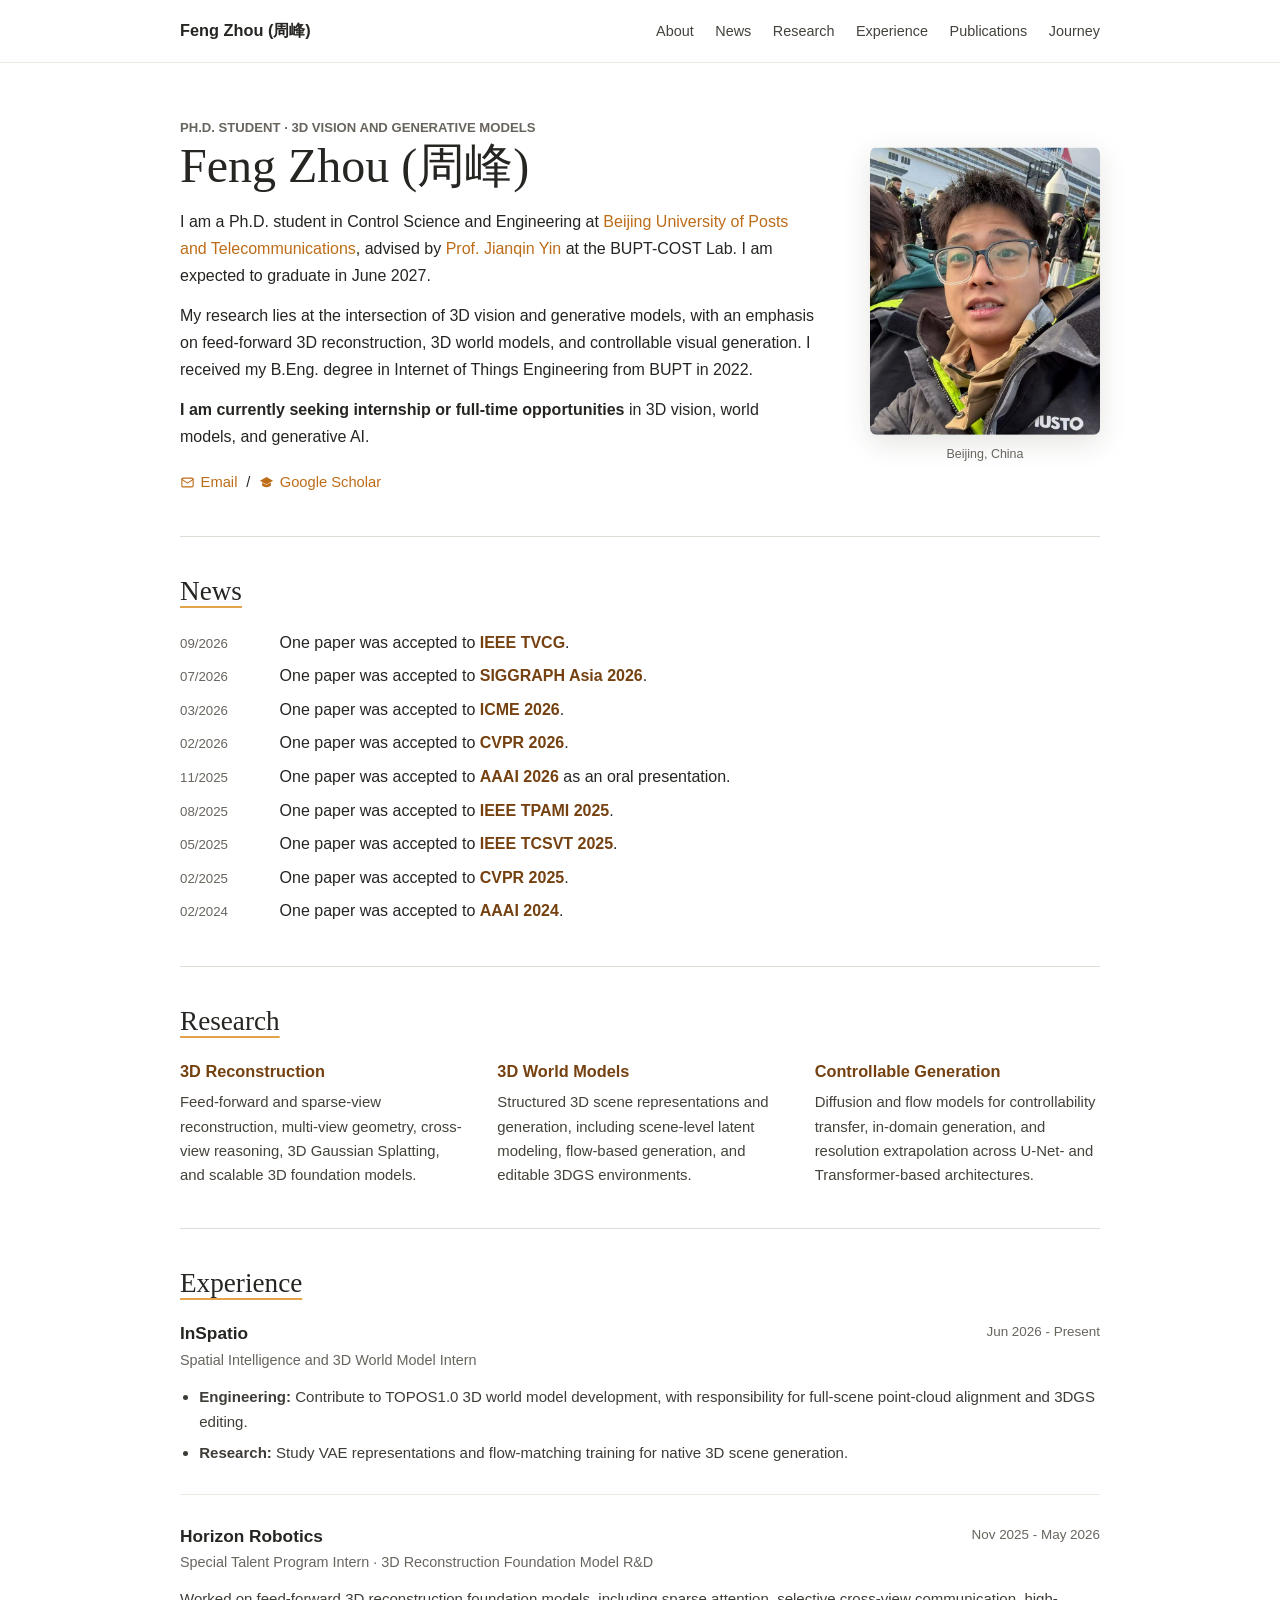
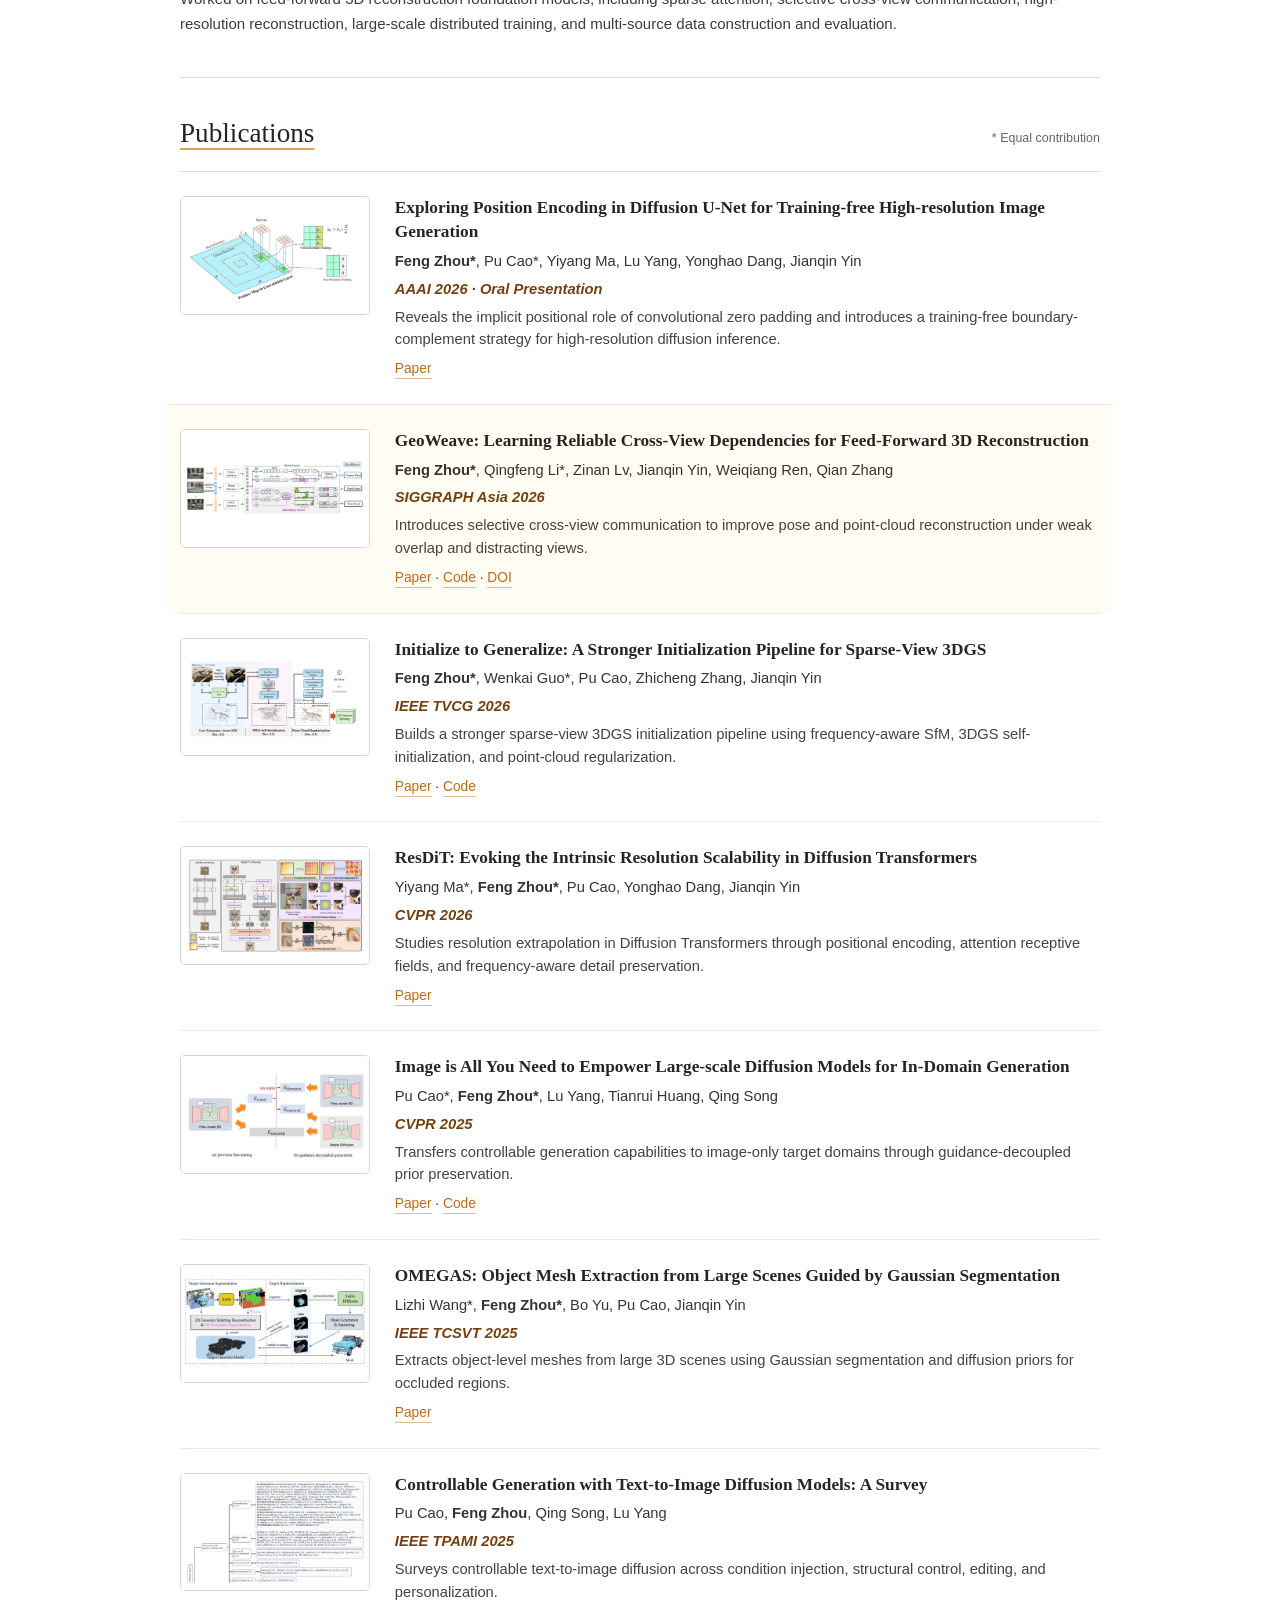
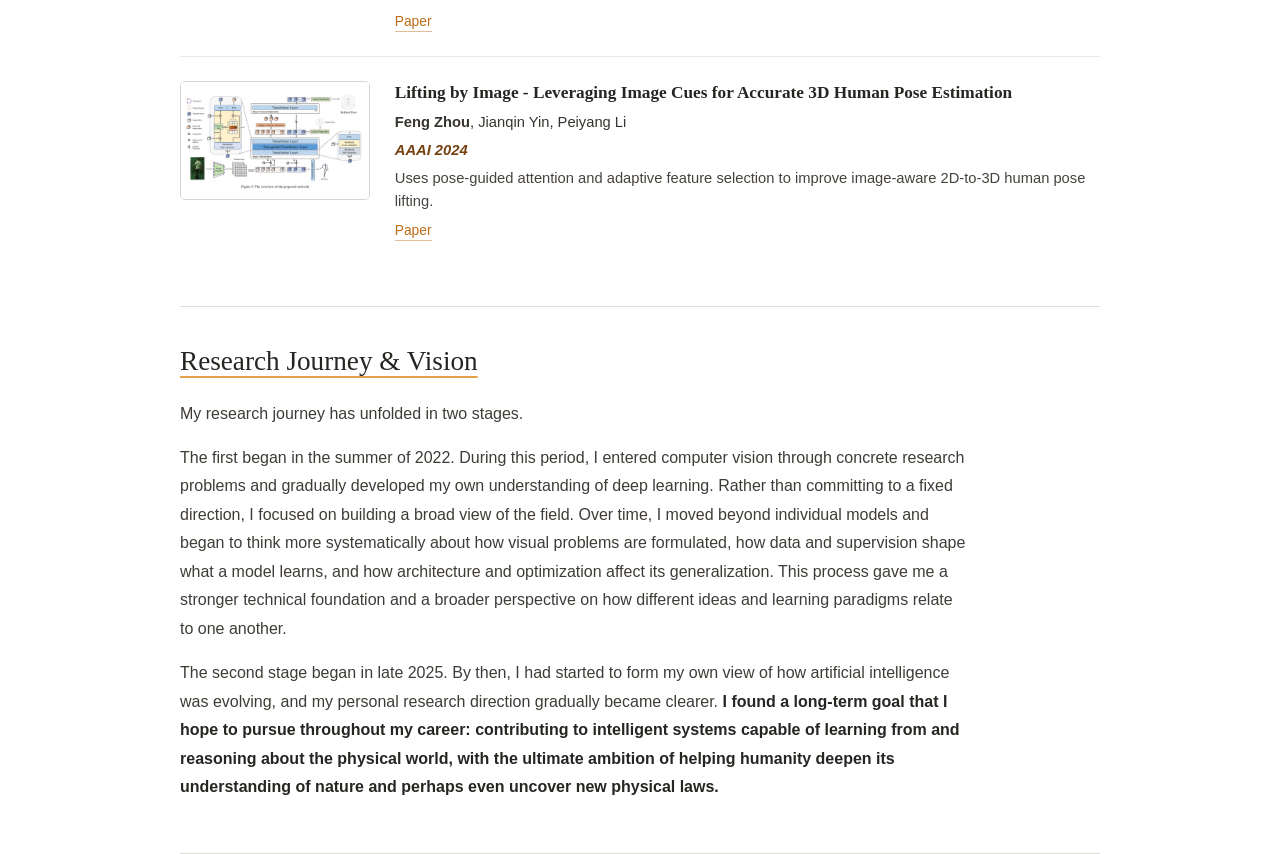
==== index.html @ 5c0b30ad "feat: add publication code links" ====
<!doctype html>
<html lang="en">
  <head>
    <meta charset="utf-8">
    <meta name="viewport" content="width=device-width, initial-scale=1">
    <meta name="author" content="Feng Zhou (周峰)">
    <meta
      name="description"
      content="Feng Zhou (周峰) is a Ph.D. student at Beijing University of Posts and Telecommunications working on 3D reconstruction, 3D world models, and controllable generation."
    >
    <title>Feng Zhou (周峰) | Academic Homepage</title>
    <link rel="icon" href="assets/profile-photo.jpg">
    <link rel="stylesheet" href="stylesheet.css">
  </head>
  <body>
    <a class="skip-link" href="#main-content">Skip to content</a>

    <header class="site-header">
      <div class="site-header-inner">
        <a class="site-name" href="#about">Feng Zhou (周峰)</a>
        <nav class="site-nav" aria-label="Primary navigation">
          <a href="#about">About</a>
          <a href="#news">News</a>
          <a href="#research">Research</a>
          <a href="#experience">Experience</a>
          <a href="#publications">Publications</a>
          <a href="#journey" aria-label="Research Journey and Vision">Journey</a>
        </nav>
      </div>
    </header>

    <main id="main-content" class="page-shell">
      <section id="about" class="profile-section page-section" aria-labelledby="profile-name">
        <div class="profile-copy">
          <p class="profile-kicker">Ph.D. Student · 3D Vision and Generative Models</p>
          <h1 id="profile-name">Feng Zhou (周峰)</h1>
          <p>
            I am a Ph.D. student in Control Science and Engineering at
            <a href="https://www.bupt.edu.cn/" target="_blank" rel="noopener noreferrer">Beijing University of Posts and Telecommunications</a>,
            advised by <a href="https://teacher.bupt.edu.cn/yinjianqin/zh_CN/index.htm" target="_blank" rel="noopener noreferrer">Prof. Jianqin Yin</a>
            at the BUPT-COST Lab. I am expected to graduate in June 2027.
          </p>
          <p>
            My research lies at the intersection of 3D vision and generative models, with an emphasis on
            feed-forward 3D reconstruction, 3D world models, and controllable visual generation. I received
            my B.Eng. degree in Internet of Things Engineering from BUPT in 2022.
          </p>
          <p class="opportunity-note">
            <strong>I am currently seeking internship or full-time opportunities</strong> in 3D vision,
            world models, and generative AI.
          </p>

          <div class="contact-links" aria-label="Contact and academic profiles">
            <a href="mailto:zhoufeng@bupt.edu.cn">
              <svg aria-hidden="true" viewBox="0 0 24 24">
                <rect x="3" y="5" width="18" height="14" rx="2"></rect>
                <path d="m3 7 9 6 9-6"></path>
              </svg>
              Email
            </a>
            <span aria-hidden="true">/</span>
            <a href="https://scholar.google.com/citations?user=1XPQWKIAAAAJ&hl=en" target="_blank" rel="noopener noreferrer">
              <svg aria-hidden="true" viewBox="0 0 24 24">
                <path d="M12 3 1.5 9 12 15 22.5 9 12 3Z"></path>
                <path d="M5 12.1v4.2c0 1.2 3.1 3.2 7 3.2s7-2 7-3.2v-4.2l-7 4-7-4Z"></path>
              </svg>
              Google Scholar
            </a>
          </div>
        </div>

        <figure class="profile-photo-wrap">
          <img class="profile-photo" src="assets/profile-photo.jpg" alt="Feng Zhou outdoors">
          <figcaption>Beijing, China</figcaption>
        </figure>
      </section>

      <section id="news" class="page-section" aria-labelledby="news-title">
        <h2 id="news-title">News</h2>
        <ol class="news-list">
          <li><time datetime="2026-09">09/2026</time><span>One paper was accepted to <strong>IEEE TVCG</strong>.</span></li>
          <li><time datetime="2026-07">07/2026</time><span>One paper was accepted to <strong>SIGGRAPH Asia 2026</strong>.</span></li>
          <li><time datetime="2026-03">03/2026</time><span>One paper was accepted to <strong>ICME 2026</strong>.</span></li>
          <li><time datetime="2026-02">02/2026</time><span>One paper was accepted to <strong>CVPR 2026</strong>.</span></li>
          <li><time datetime="2025-11">11/2025</time><span>One paper was accepted to <strong>AAAI 2026</strong> as an oral presentation.</span></li>
          <li><time datetime="2025-08">08/2025</time><span>One paper was accepted to <strong>IEEE TPAMI 2025</strong>.</span></li>
          <li><time datetime="2025-05">05/2025</time><span>One paper was accepted to <strong>IEEE TCSVT 2025</strong>.</span></li>
          <li><time datetime="2025-02">02/2025</time><span>One paper was accepted to <strong>CVPR 2025</strong>.</span></li>
          <li><time datetime="2024-02">02/2024</time><span>One paper was accepted to <strong>AAAI 2024</strong>.</span></li>
        </ol>
      </section>

      <section id="research" class="page-section" aria-labelledby="research-title">
        <h2 id="research-title">Research</h2>
        <div class="research-list">
          <article>
            <h3>3D Reconstruction</h3>
            <p>Feed-forward and sparse-view reconstruction, multi-view geometry, cross-view reasoning, 3D Gaussian Splatting, and scalable 3D foundation models.</p>
          </article>
          <article>
            <h3>3D World Models</h3>
            <p>Structured 3D scene representations and generation, including scene-level latent modeling, flow-based generation, and editable 3DGS environments.</p>
          </article>
          <article>
            <h3>Controllable Generation</h3>
            <p>Diffusion and flow models for controllability transfer, in-domain generation, and resolution extrapolation across U-Net- and Transformer-based architectures.</p>
          </article>
        </div>
      </section>

      <section id="experience" class="page-section" aria-labelledby="experience-title">
        <h2 id="experience-title">Experience</h2>
        <div class="experience-list">
          <article class="experience-entry">
            <div class="experience-heading">
              <div>
                <h3>InSpatio</h3>
                <p>Spatial Intelligence and 3D World Model Intern</p>
              </div>
              <time datetime="2026-06">Jun 2026 - Present</time>
            </div>
            <ul>
              <li><strong>Engineering:</strong> Contribute to TOPOS1.0 3D world model development, with responsibility for full-scene point-cloud alignment and 3DGS editing.</li>
              <li><strong>Research:</strong> Study VAE representations and flow-matching training for native 3D scene generation.</li>
            </ul>
          </article>

          <article class="experience-entry">
            <div class="experience-heading">
              <div>
                <h3>Horizon Robotics</h3>
                <p>Special Talent Program Intern · 3D Reconstruction Foundation Model R&amp;D</p>
              </div>
              <span class="experience-dates"><time datetime="2025-11">Nov 2025</time> - <time datetime="2026-05">May 2026</time></span>
            </div>
            <p>
              Worked on feed-forward 3D reconstruction foundation models, including sparse attention,
              selective cross-view communication, high-resolution reconstruction, large-scale distributed
              training, and multi-source data construction and evaluation.
            </p>
          </article>
        </div>
      </section>

      <section id="publications" class="page-section" aria-labelledby="publications-title">
        <div class="section-heading-row">
          <h2 id="publications-title">Publications</h2>
          <p>* Equal contribution</p>
        </div>

        <div class="publication-list">
          <article class="publication-entry" data-publication="position-encoding">
            <a class="publication-visual" href="assets/papers/aaai-2026-position-encoding.pdf" aria-label="Open Exploring Position Encoding paper">
              <img src="assets/publications/aaai-2026-position-encoding.png" alt="Progressive Boundary Complement method diagram">
            </a>
            <div class="publication-copy">
              <h3><a href="assets/papers/aaai-2026-position-encoding.pdf">Exploring Position Encoding in Diffusion U-Net for Training-free High-resolution Image Generation</a></h3>
              <p class="authors"><strong>Feng Zhou*</strong>, Pu Cao*, Yiyang Ma, Lu Yang, Yonghao Dang, Jianqin Yin</p>
              <p class="venue">AAAI 2026 · Oral Presentation</p>
              <p>Reveals the implicit positional role of convolutional zero padding and introduces a training-free boundary-complement strategy for high-resolution diffusion inference.</p>
              <p class="publication-links"><a href="assets/papers/aaai-2026-position-encoding.pdf">Paper</a></p>
            </div>
          </article>

          <article class="publication-entry featured-publication" data-publication="geoweave">
            <a class="publication-visual" href="assets/papers/siggraph-asia-2026-geoweave.pdf" aria-label="Open GeoWeave paper">
              <img src="assets/publications/siggraph-asia-2026-geoweave.png" alt="GeoWeave cross-view dependency architecture">
            </a>
            <div class="publication-copy">
              <h3><a href="assets/papers/siggraph-asia-2026-geoweave.pdf">GeoWeave: Learning Reliable Cross-View Dependencies for Feed-Forward 3D Reconstruction</a></h3>
              <p class="authors"><strong>Feng Zhou*</strong>, Qingfeng Li*, Zinan Lv, Jianqin Yin, Weiqiang Ren, Qian Zhang</p>
              <p class="venue">SIGGRAPH Asia 2026</p>
              <p>Introduces selective cross-view communication to improve pose and point-cloud reconstruction under weak overlap and distracting views.</p>
              <p class="publication-links"><a href="assets/papers/siggraph-asia-2026-geoweave.pdf">Paper</a> <span aria-hidden="true">·</span> <a href="https://github.com/zss171999645/GeoWeave">Code</a> <span aria-hidden="true">·</span> <a href="https://doi.org/10.1145/3829340.3842209">DOI</a></p>
            </div>
          </article>

          <article class="publication-entry" data-publication="initialize-to-generalize">
            <a class="publication-visual" href="assets/papers/tvcg-2026-initialize-to-generalize.pdf" aria-label="Open Initialize to Generalize paper">
              <img src="assets/publications/tvcg-2026-initialize-to-generalize.png" alt="Initialize to Generalize sparse-view 3DGS initialization pipeline">
            </a>
            <div class="publication-copy">
              <h3><a href="assets/papers/tvcg-2026-initialize-to-generalize.pdf">Initialize to Generalize: A Stronger Initialization Pipeline for Sparse-View 3DGS</a></h3>
              <p class="authors"><strong>Feng Zhou*</strong>, Wenkai Guo*, Pu Cao, Zhicheng Zhang, Jianqin Yin</p>
              <p class="venue">IEEE TVCG 2026</p>
              <p>Builds a stronger sparse-view 3DGS initialization pipeline using frequency-aware SfM, 3DGS self-initialization, and point-cloud regularization.</p>
              <p class="publication-links"><a href="assets/papers/tvcg-2026-initialize-to-generalize.pdf">Paper</a> <span aria-hidden="true">·</span> <a href="https://github.com/zss171999645/ItG-GS">Code</a></p>
            </div>
          </article>

          <article class="publication-entry" data-publication="resdit">
            <a class="publication-visual" href="assets/papers/cvpr-2026-resdit.pdf" aria-label="Open ResDiT paper">
              <img src="assets/publications/cvpr-2026-resdit.png" alt="ResDiT global and local attention architecture">
            </a>
            <div class="publication-copy">
              <h3><a href="assets/papers/cvpr-2026-resdit.pdf">ResDiT: Evoking the Intrinsic Resolution Scalability in Diffusion Transformers</a></h3>
              <p class="authors">Yiyang Ma*, <strong>Feng Zhou*</strong>, Pu Cao, Yonghao Dang, Jianqin Yin</p>
              <p class="venue">CVPR 2026</p>
              <p>Studies resolution extrapolation in Diffusion Transformers through positional encoding, attention receptive fields, and frequency-aware detail preservation.</p>
              <p class="publication-links"><a href="assets/papers/cvpr-2026-resdit.pdf">Paper</a></p>
            </div>
          </article>

          <article class="publication-entry" data-publication="image-is-all-you-need">
            <a class="publication-visual" href="assets/papers/cvpr-2025-image-is-all-you-need.pdf" aria-label="Open Image is All You Need paper">
              <img src="assets/publications/cvpr-2025-image-is-all-you-need.png" alt="Conditional Guidance Decoupling method diagram">
            </a>
            <div class="publication-copy">
              <h3><a href="assets/papers/cvpr-2025-image-is-all-you-need.pdf">Image is All You Need to Empower Large-scale Diffusion Models for In-Domain Generation</a></h3>
              <p class="authors">Pu Cao*, <strong>Feng Zhou*</strong>, Lu Yang, Tianrui Huang, Qing Song</p>
              <p class="venue">CVPR 2025</p>
              <p>Transfers controllable generation capabilities to image-only target domains through guidance-decoupled prior preservation.</p>
              <p class="publication-links"><a href="assets/papers/cvpr-2025-image-is-all-you-need.pdf">Paper</a> <span aria-hidden="true">·</span> <a href="https://github.com/PRIV-Creation/In-domain-Generation-Diffusion">Code</a></p>
            </div>
          </article>

          <article class="publication-entry" data-publication="omegas">
            <a class="publication-visual" href="assets/papers/tcsvt-2025-omegas.pdf" aria-label="Open OMEGAS paper">
              <img src="assets/publications/tcsvt-2025-omegas.png" alt="Preview of the OMEGAS paper">
            </a>
            <div class="publication-copy">
              <h3><a href="assets/papers/tcsvt-2025-omegas.pdf">OMEGAS: Object Mesh Extraction from Large Scenes Guided by Gaussian Segmentation</a></h3>
              <p class="authors">Lizhi Wang*, <strong>Feng Zhou*</strong>, Bo Yu, Pu Cao, Jianqin Yin</p>
              <p class="venue">IEEE TCSVT 2025</p>
              <p>Extracts object-level meshes from large 3D scenes using Gaussian segmentation and diffusion priors for occluded regions.</p>
              <p class="publication-links"><a href="assets/papers/tcsvt-2025-omegas.pdf">Paper</a></p>
            </div>
          </article>

          <article class="publication-entry" data-publication="controllable-generation-survey">
            <a class="publication-visual" href="https://arxiv.org/pdf/2403.04279" aria-label="Open Controllable Generation survey paper">
              <img src="assets/publications/tpami-2025-controllable-generation-survey.png" alt="Taxonomy of controllable text-to-image generation">
            </a>
            <div class="publication-copy">
              <h3><a href="https://arxiv.org/pdf/2403.04279">Controllable Generation with Text-to-Image Diffusion Models: A Survey</a></h3>
              <p class="authors">Pu Cao, <strong>Feng Zhou</strong>, Qing Song, Lu Yang</p>
              <p class="venue">IEEE TPAMI 2025</p>
              <p>Surveys controllable text-to-image diffusion across condition injection, structural control, editing, and personalization.</p>
              <p class="publication-links"><a href="https://arxiv.org/pdf/2403.04279">Paper</a></p>
            </div>
          </article>

          <article class="publication-entry" data-publication="lifting-by-image">
            <a class="publication-visual" href="assets/papers/aaai-2024-lifting-by-image.pdf" aria-label="Open Lifting by Image paper">
              <img src="assets/publications/aaai-2024-lifting-by-image.png" alt="Preview of the Lifting by Image paper">
            </a>
            <div class="publication-copy">
              <h3><a href="assets/papers/aaai-2024-lifting-by-image.pdf">Lifting by Image - Leveraging Image Cues for Accurate 3D Human Pose Estimation</a></h3>
              <p class="authors"><strong>Feng Zhou</strong>, Jianqin Yin, Peiyang Li</p>
              <p class="venue">AAAI 2024</p>
              <p>Uses pose-guided attention and adaptive feature selection to improve image-aware 2D-to-3D human pose lifting.</p>
              <p class="publication-links"><a href="assets/papers/aaai-2024-lifting-by-image.pdf">Paper</a></p>
            </div>
          </article>
        </div>
      </section>

      <section id="journey" class="journey-section page-section" aria-labelledby="journey-title">
        <h2 id="journey-title">Research Journey &amp; Vision</h2>
        <div class="journey-copy">
          <p>My research journey has unfolded in two stages.</p>
          <p>
            The first began in the summer of 2022. During this period, I entered computer vision through
            concrete research problems and gradually developed my own understanding of deep learning. Rather
            than committing to a fixed direction, I focused on building a broad view of the field. Over time,
            I moved beyond individual models and began to think more systematically about how visual problems
            are formulated, how data and supervision shape what a model learns, and how architecture and
            optimization affect its generalization. This process gave me a stronger technical foundation and a
            broader perspective on how different ideas and learning paradigms relate to one another.
          </p>
          <p>
            The second stage began in late 2025. By then, I had started to form my own view of how artificial
            intelligence was evolving, and my personal research direction gradually became clearer.
            <strong>I found a long-term goal that I hope to pursue throughout my career: contributing to
            intelligent systems capable of learning from and reasoning about the physical world, with the
            ultimate ambition of helping humanity deepen its understanding of nature and perhaps even uncover
            new physical laws.</strong>
          </p>
        </div>
      </section>
    </main>

  </body>
</html>
---- stylesheet.css ----
:root {
  --page: #ffffff;
  --text: #262522;
  --muted: #68645e;
  --line: #dfdcd6;
  --line-soft: #ece9e3;
  --accent: #bd6c18;
  --accent-dark: #754111;
  --accent-soft: #fff8eb;
  --featured: #fffdf3;
  --max-width: 920px;
}

* {
  box-sizing: border-box;
}

html {
  scroll-behavior: smooth;
}

body {
  margin: 0;
  background: var(--page);
  color: var(--text);
  font-family: Lato, "Avenir Next", Avenir, Helvetica, Arial, sans-serif;
  font-size: 16px;
  line-height: 1.68;
}

img {
  display: block;
  max-width: 100%;
}

a {
  color: var(--accent);
  text-decoration: none;
  text-underline-offset: 0.18em;
}

a:hover,
a:focus-visible {
  color: var(--accent-dark);
  text-decoration: underline;
}

a:focus-visible {
  outline: 2px solid var(--accent);
  outline-offset: 3px;
}

p,
ul,
ol,
figure {
  margin-top: 0;
}

.skip-link {
  position: absolute;
  top: 0;
  left: 1rem;
  z-index: 100;
  padding: 0.55rem 0.8rem;
  background: var(--text);
  color: white;
  transform: translateY(-120%);
}

.skip-link:focus {
  transform: translateY(0);
}

.site-header {
  position: sticky;
  top: 0;
  z-index: 20;
  border-bottom: 1px solid var(--line-soft);
  background: rgba(255, 255, 255, 0.96);
  backdrop-filter: blur(12px);
}

.site-header-inner {
  display: flex;
  align-items: center;
  justify-content: space-between;
  width: min(calc(100% - 40px), var(--max-width));
  min-height: 62px;
  margin: 0 auto;
  gap: 2rem;
}

.site-name {
  color: var(--text);
  font-size: 1.02rem;
  font-weight: 700;
  white-space: nowrap;
}

.site-name:hover,
.site-name:focus-visible {
  color: var(--accent-dark);
}

.site-nav {
  display: flex;
  align-items: center;
  justify-content: flex-end;
  gap: 1.35rem;
  font-size: 0.9rem;
}

.site-nav a {
  color: #45423d;
}

.site-nav a:hover,
.site-nav a:focus-visible {
  color: var(--accent-dark);
}

.page-shell {
  width: min(calc(100% - 40px), var(--max-width));
  margin: 0 auto;
}

.page-section {
  scroll-margin-top: 84px;
  padding: 2.4rem 0 2.55rem;
  border-bottom: 1px solid var(--line);
}

.profile-section {
  display: grid;
  grid-template-columns: minmax(0, 1fr) 230px;
  align-items: center;
  gap: 3.25rem;
  padding-top: 3.35rem;
}

.profile-kicker {
  margin-bottom: 0.15rem;
  color: var(--muted);
  font-size: 0.82rem;
  font-weight: 700;
  text-transform: uppercase;
}

h1,
h2,
h3 {
  letter-spacing: 0;
}

h1 {
  margin: 0 0 1.1rem;
  font-family: Georgia, "Times New Roman", serif;
  font-size: clamp(2.15rem, 5vw, 3rem);
  font-weight: 500;
  line-height: 1.05;
}

h2 {
  display: inline-block;
  margin: 0 0 1.35rem;
  font-family: Georgia, "Times New Roman", serif;
  font-size: 1.7rem;
  font-weight: 500;
  line-height: 1.2;
  text-decoration: underline;
  text-decoration-color: #e3a34a;
  text-decoration-thickness: 2px;
  text-underline-offset: 0.22em;
}

h3 {
  margin: 0;
  font-size: 1.02rem;
  line-height: 1.45;
}

.profile-copy > p:not(.profile-kicker) {
  margin-bottom: 0.85rem;
}

.profile-photo-wrap {
  margin: 0;
}

.profile-photo {
  width: 230px;
  aspect-ratio: 4 / 5;
  border-radius: 7px;
  object-fit: cover;
  object-position: 51% 42%;
  box-shadow: 0 8px 28px rgba(57, 45, 30, 0.13);
}

.profile-photo-wrap figcaption {
  margin-top: 0.55rem;
  color: var(--muted);
  font-size: 0.78rem;
  text-align: center;
}

.contact-links {
  display: flex;
  align-items: center;
  flex-wrap: wrap;
  gap: 0.55rem;
  margin-top: 1.2rem;
  font-size: 0.92rem;
}

.contact-links a {
  display: inline-flex;
  align-items: center;
  gap: 0.35rem;
}

.contact-links svg {
  width: 15px;
  height: 15px;
  fill: none;
  stroke: currentColor;
  stroke-width: 1.8;
  stroke-linecap: round;
  stroke-linejoin: round;
}

.contact-links a:last-of-type svg,
.contact-links a:nth-of-type(2) svg {
  fill: currentColor;
  stroke: none;
}

.news-list {
  display: grid;
  gap: 0.42rem;
  margin: 0;
  padding: 0;
  list-style: none;
}

.news-list li {
  display: grid;
  grid-template-columns: 86px minmax(0, 1fr);
  align-items: baseline;
  gap: 0.85rem;
}

.news-list time {
  display: inline-block;
  color: var(--muted);
  font-variant-numeric: tabular-nums;
  font-size: 0.83rem;
}

.news-list strong {
  color: var(--accent-dark);
  font-weight: 700;
}

.research-list {
  display: grid;
  grid-template-columns: repeat(3, minmax(0, 1fr));
  gap: 2rem;
}

.research-list article {
  min-width: 0;
}

.research-list h3 {
  margin-bottom: 0.45rem;
  color: var(--accent-dark);
}

.research-list p {
  margin: 0;
  color: #45413b;
  font-size: 0.93rem;
  line-height: 1.62;
}

.experience-list {
  display: grid;
  gap: 1.8rem;
}

.experience-entry + .experience-entry {
  padding-top: 1.8rem;
  border-top: 1px solid var(--line-soft);
}

.experience-heading {
  display: flex;
  align-items: flex-start;
  justify-content: space-between;
  gap: 1.5rem;
  margin-bottom: 0.7rem;
}

.experience-heading h3 {
  font-size: 1.08rem;
}

.experience-heading p {
  margin: 0.12rem 0 0;
  color: var(--muted);
  font-size: 0.9rem;
}

.experience-heading time,
.experience-dates {
  flex: 0 0 auto;
  color: var(--muted);
  font-size: 0.84rem;
  font-variant-numeric: tabular-nums;
}

.experience-dates time {
  font-size: inherit;
}

.experience-entry > p,
.experience-entry ul {
  margin-bottom: 0;
  color: #3f3c37;
  font-size: 0.94rem;
}

.experience-entry ul {
  padding-left: 1.2rem;
}

.experience-entry li + li {
  margin-top: 0.35rem;
}

.section-heading-row {
  display: flex;
  align-items: baseline;
  justify-content: space-between;
  gap: 1rem;
}

.section-heading-row p {
  margin: 0;
  color: var(--muted);
  font-size: 0.78rem;
}

.publication-list {
  display: grid;
}

.publication-entry {
  display: grid;
  grid-template-columns: 190px minmax(0, 1fr);
  gap: 1.55rem;
  padding: 1.5rem 0;
  border-top: 1px solid var(--line-soft);
}

.publication-entry:first-child {
  border-top-color: var(--line);
}

.featured-publication {
  margin: 0 -0.8rem;
  padding-right: 0.8rem;
  padding-left: 0.8rem;
  background: var(--featured);
}

.publication-visual {
  align-self: start;
  width: 190px;
  aspect-ratio: 16 / 10;
  overflow: hidden;
  border: 1px solid #d9d5ce;
  border-radius: 5px;
  background: #f7f5f1;
}

.publication-visual img {
  width: 100%;
  height: 100%;
  object-fit: cover;
}

.publication-visual:hover img,
.publication-visual:focus-visible img {
  transform: scale(1.015);
}

.publication-copy h3 {
  margin-bottom: 0.35rem;
  font-family: Georgia, "Times New Roman", serif;
  font-size: 1.08rem;
  font-weight: 600;
  line-height: 1.4;
}

.publication-copy h3 a {
  color: var(--text);
}

.publication-copy h3 a:hover,
.publication-copy h3 a:focus-visible {
  color: var(--accent-dark);
}

.publication-copy p {
  margin-bottom: 0.32rem;
  color: #46423d;
  font-size: 0.92rem;
  line-height: 1.55;
}

.publication-copy .authors {
  color: #37342f;
}

.publication-copy .venue {
  color: var(--accent-dark);
  font-style: italic;
  font-weight: 700;
}

.publication-copy .publication-links {
  margin-top: 0.45rem;
  margin-bottom: 0;
  font-size: 0.86rem;
}

.publication-links a {
  display: inline-block;
  border-bottom: 1px solid rgba(189, 108, 24, 0.45);
  line-height: 1.3;
}

.journey-section {
  padding-bottom: 3.2rem;
}

.journey-copy {
  max-width: 790px;
}

.journey-copy p {
  margin-bottom: 0;
  color: #3f3c37;
  line-height: 1.78;
}

.journey-copy p + p {
  margin-top: 1rem;
}

.journey-copy strong {
  color: var(--text);
}

@media (max-width: 760px) {
  body {
    font-size: 15px;
  }

  .site-header-inner {
    align-items: flex-start;
    flex-direction: column;
    gap: 0.5rem;
    padding: 0.7rem 0;
  }

  .site-nav {
    width: 100%;
    justify-content: flex-start;
    gap: 0.65rem 1rem;
    flex-wrap: wrap;
  }

  .profile-section {
    grid-template-columns: 1fr;
    gap: 1.55rem;
    padding-top: 2.25rem;
  }

  .profile-photo-wrap {
    grid-row: 1;
    width: min(260px, 76vw);
  }

  .profile-photo {
    width: 100%;
  }

  .profile-photo-wrap figcaption {
    text-align: left;
  }

  .research-list {
    grid-template-columns: 1fr;
    gap: 1.15rem;
  }

  .research-list article + article {
    padding-top: 1.15rem;
    border-top: 1px solid var(--line-soft);
  }

  .publication-entry {
    grid-template-columns: 155px minmax(0, 1fr);
    gap: 1rem;
  }

  .publication-visual {
    width: 155px;
  }
}

@media (max-width: 560px) {
  .site-header-inner,
  .page-shell {
    width: min(calc(100% - 28px), var(--max-width));
  }

  .site-nav {
    display: grid;
    grid-template-columns: repeat(3, max-content);
    gap: 0.35rem 1rem;
  }

  .page-section {
    scroll-margin-top: 106px;
    padding: 2rem 0 2.15rem;
  }

  .news-list li {
    grid-template-columns: 72px minmax(0, 1fr);
    gap: 0.55rem;
  }

  .experience-heading {
    flex-direction: column;
    gap: 0.35rem;
  }

  .section-heading-row {
    align-items: flex-start;
    flex-direction: column;
    gap: 0;
  }

  .section-heading-row h2 {
    margin-bottom: 0.8rem;
  }

  .publication-entry {
    grid-template-columns: 1fr;
    gap: 1rem;
    padding: 1.4rem 0 1.55rem;
  }

  .featured-publication {
    margin-right: -0.45rem;
    margin-left: -0.45rem;
    padding-right: 0.45rem;
    padding-left: 0.45rem;
  }

  .publication-visual {
    width: min(100%, 360px);
  }

}

@media (prefers-reduced-motion: reduce) {
  html {
    scroll-behavior: auto;
  }
}
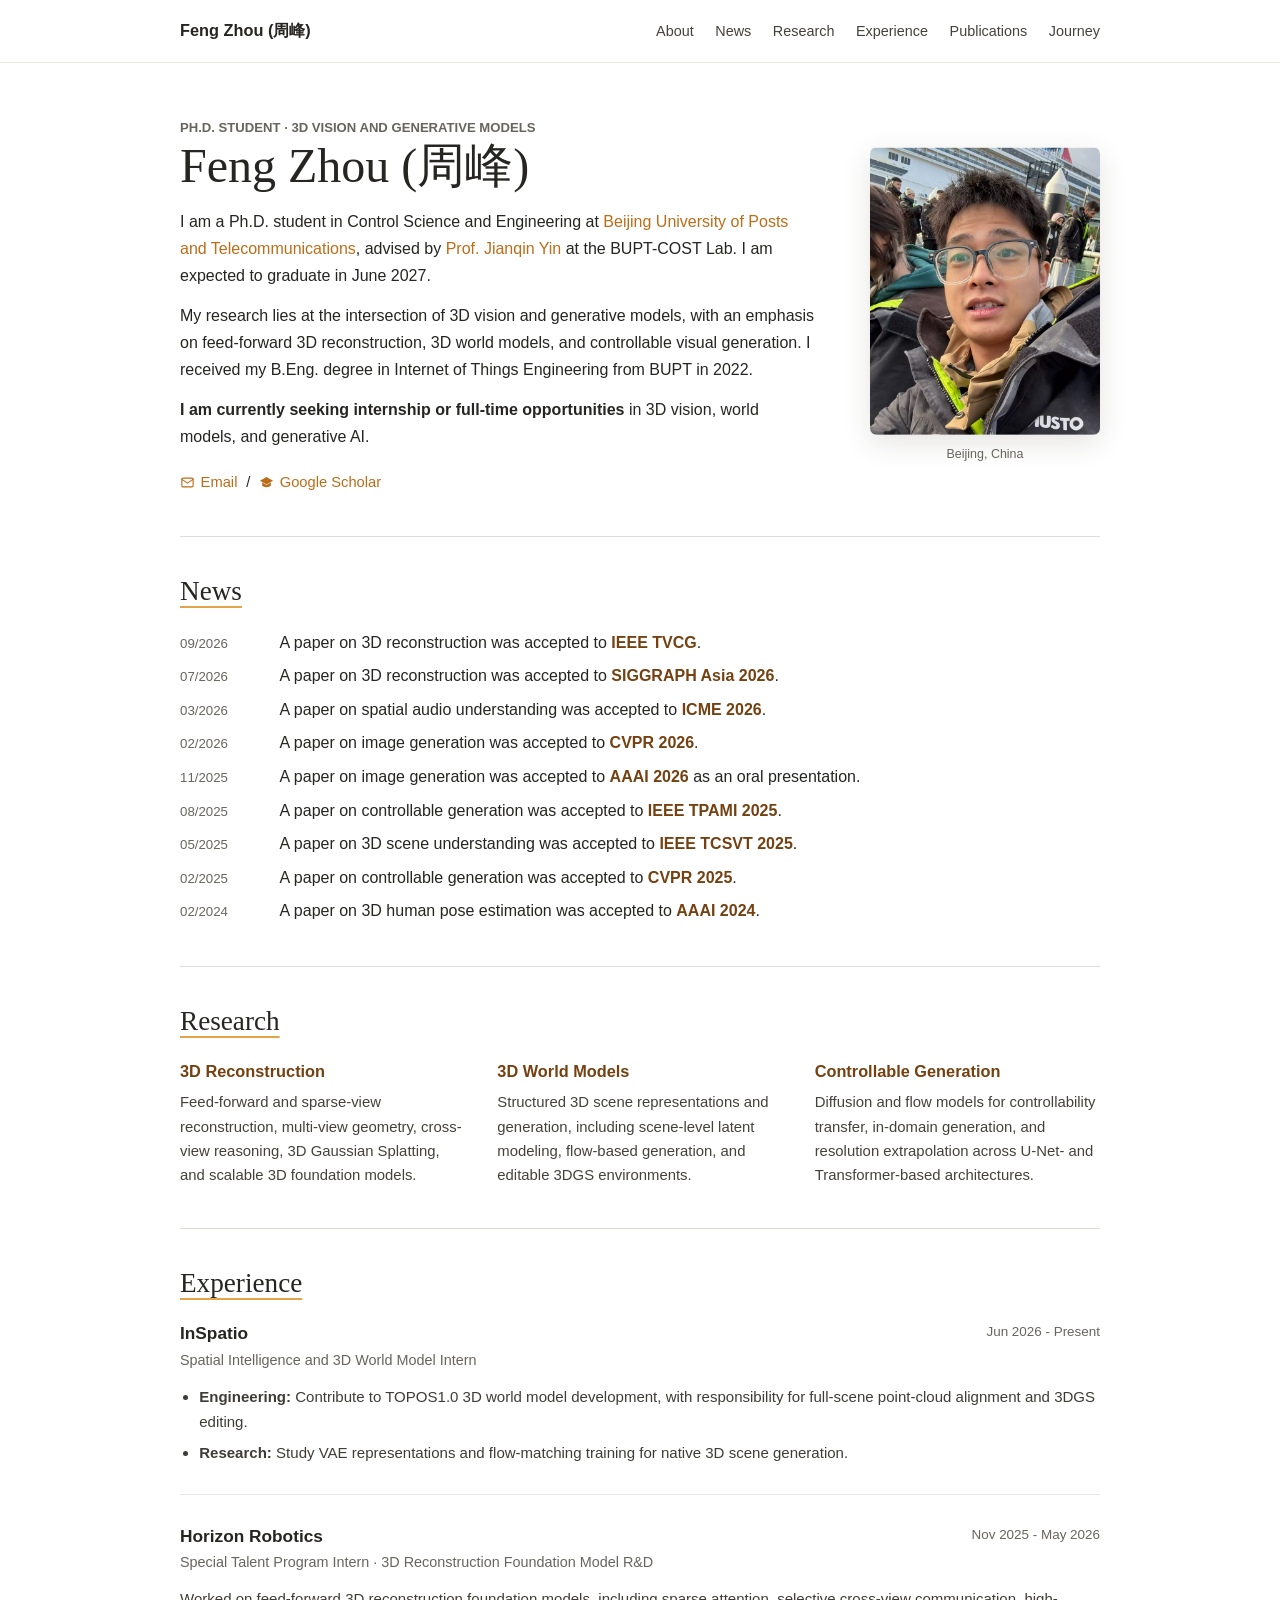
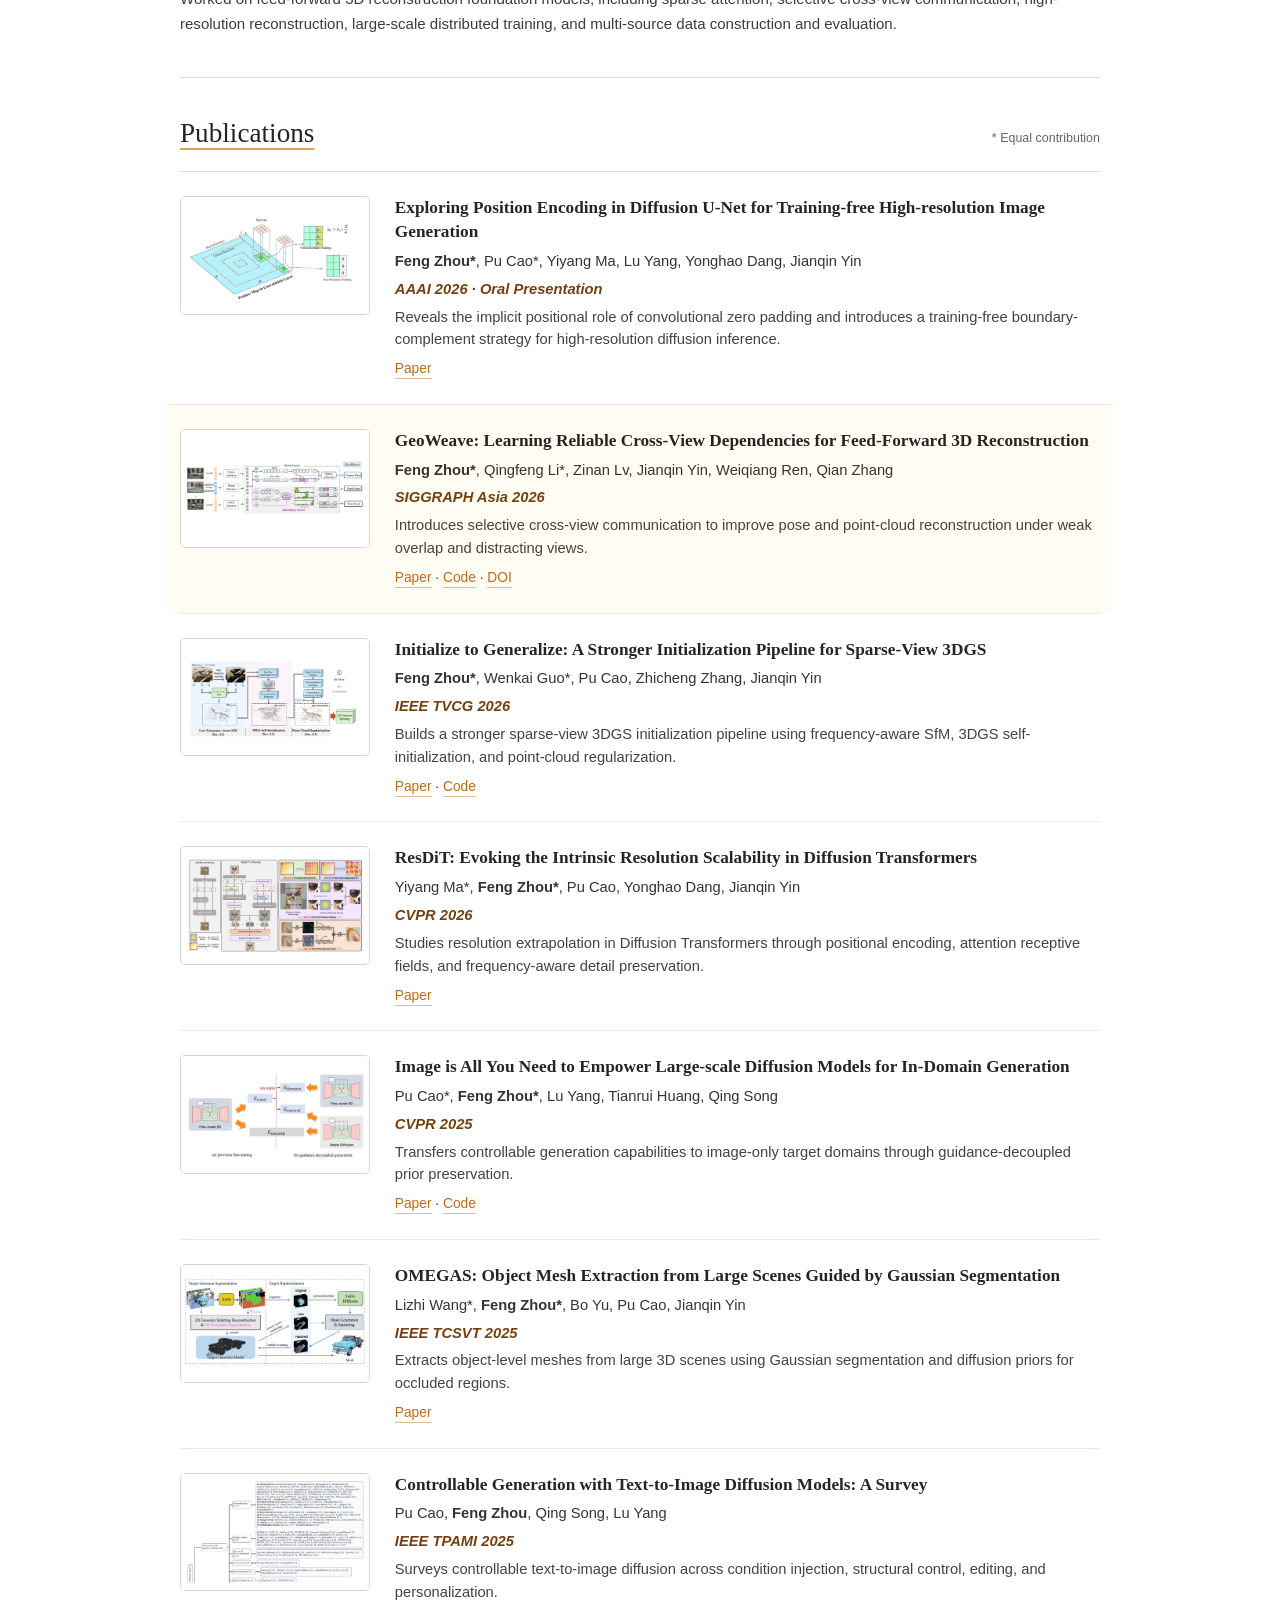
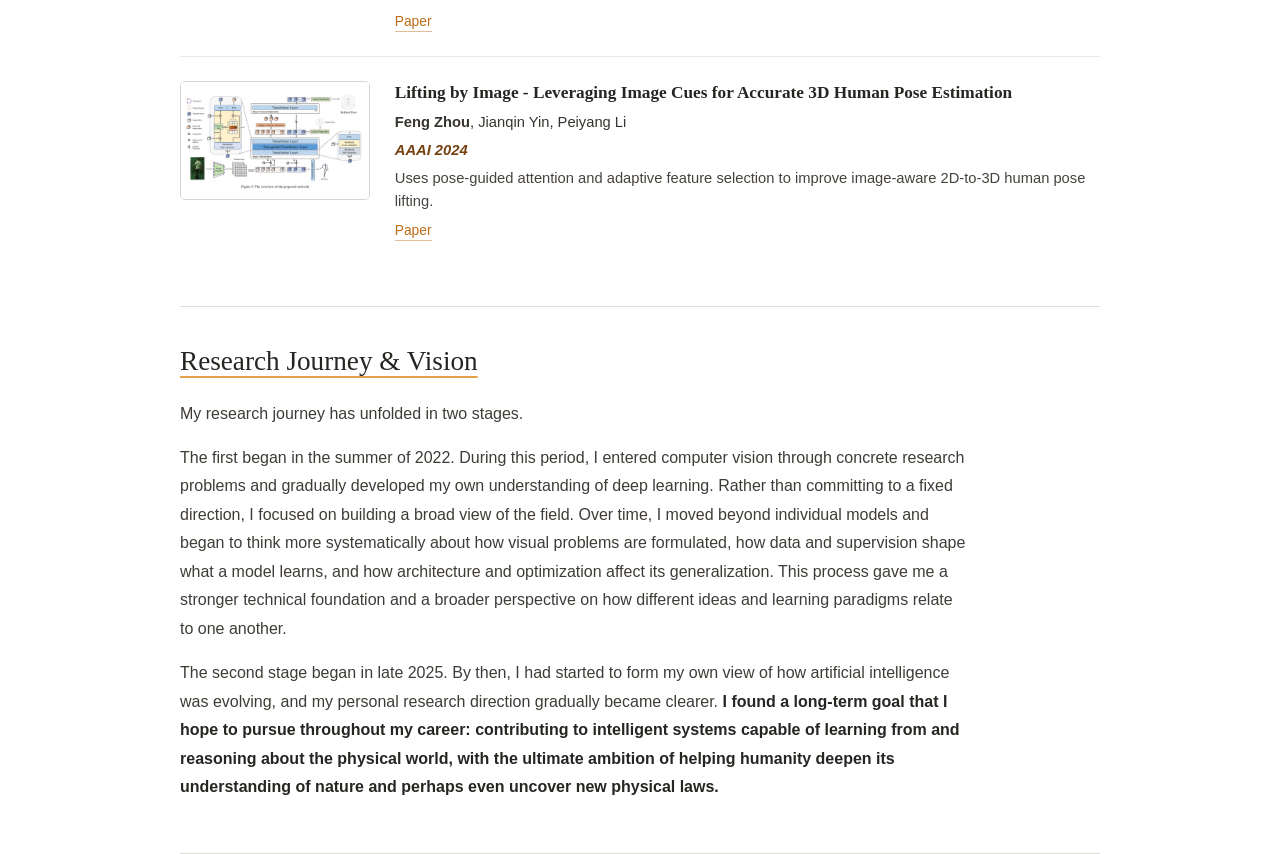
==== commit 3b96dc8d: "feat: add research areas to news" ====
--- a/index.html
+++ b/index.html
@@ -78,15 +78,15 @@
       <section id="news" class="page-section" aria-labelledby="news-title">
         <h2 id="news-title">News</h2>
         <ol class="news-list">
-          <li><time datetime="2026-09">09/2026</time><span>One paper was accepted to <strong>IEEE TVCG</strong>.</span></li>
-          <li><time datetime="2026-07">07/2026</time><span>One paper was accepted to <strong>SIGGRAPH Asia 2026</strong>.</span></li>
-          <li><time datetime="2026-03">03/2026</time><span>One paper was accepted to <strong>ICME 2026</strong>.</span></li>
-          <li><time datetime="2026-02">02/2026</time><span>One paper was accepted to <strong>CVPR 2026</strong>.</span></li>
-          <li><time datetime="2025-11">11/2025</time><span>One paper was accepted to <strong>AAAI 2026</strong> as an oral presentation.</span></li>
-          <li><time datetime="2025-08">08/2025</time><span>One paper was accepted to <strong>IEEE TPAMI 2025</strong>.</span></li>
-          <li><time datetime="2025-05">05/2025</time><span>One paper was accepted to <strong>IEEE TCSVT 2025</strong>.</span></li>
-          <li><time datetime="2025-02">02/2025</time><span>One paper was accepted to <strong>CVPR 2025</strong>.</span></li>
-          <li><time datetime="2024-02">02/2024</time><span>One paper was accepted to <strong>AAAI 2024</strong>.</span></li>
+          <li><time datetime="2026-09">09/2026</time><span>A paper on 3D reconstruction was accepted to <strong>IEEE TVCG</strong>.</span></li>
+          <li><time datetime="2026-07">07/2026</time><span>A paper on 3D reconstruction was accepted to <strong>SIGGRAPH Asia 2026</strong>.</span></li>
+          <li><time datetime="2026-03">03/2026</time><span>A paper on spatial audio understanding was accepted to <strong>ICME 2026</strong>.</span></li>
+          <li><time datetime="2026-02">02/2026</time><span>A paper on image generation was accepted to <strong>CVPR 2026</strong>.</span></li>
+          <li><time datetime="2025-11">11/2025</time><span>A paper on image generation was accepted to <strong>AAAI 2026</strong> as an oral presentation.</span></li>
+          <li><time datetime="2025-08">08/2025</time><span>A paper on controllable generation was accepted to <strong>IEEE TPAMI 2025</strong>.</span></li>
+          <li><time datetime="2025-05">05/2025</time><span>A paper on 3D scene understanding was accepted to <strong>IEEE TCSVT 2025</strong>.</span></li>
+          <li><time datetime="2025-02">02/2025</time><span>A paper on controllable generation was accepted to <strong>CVPR 2025</strong>.</span></li>
+          <li><time datetime="2024-02">02/2024</time><span>A paper on 3D human pose estimation was accepted to <strong>AAAI 2024</strong>.</span></li>
         </ol>
       </section>
 
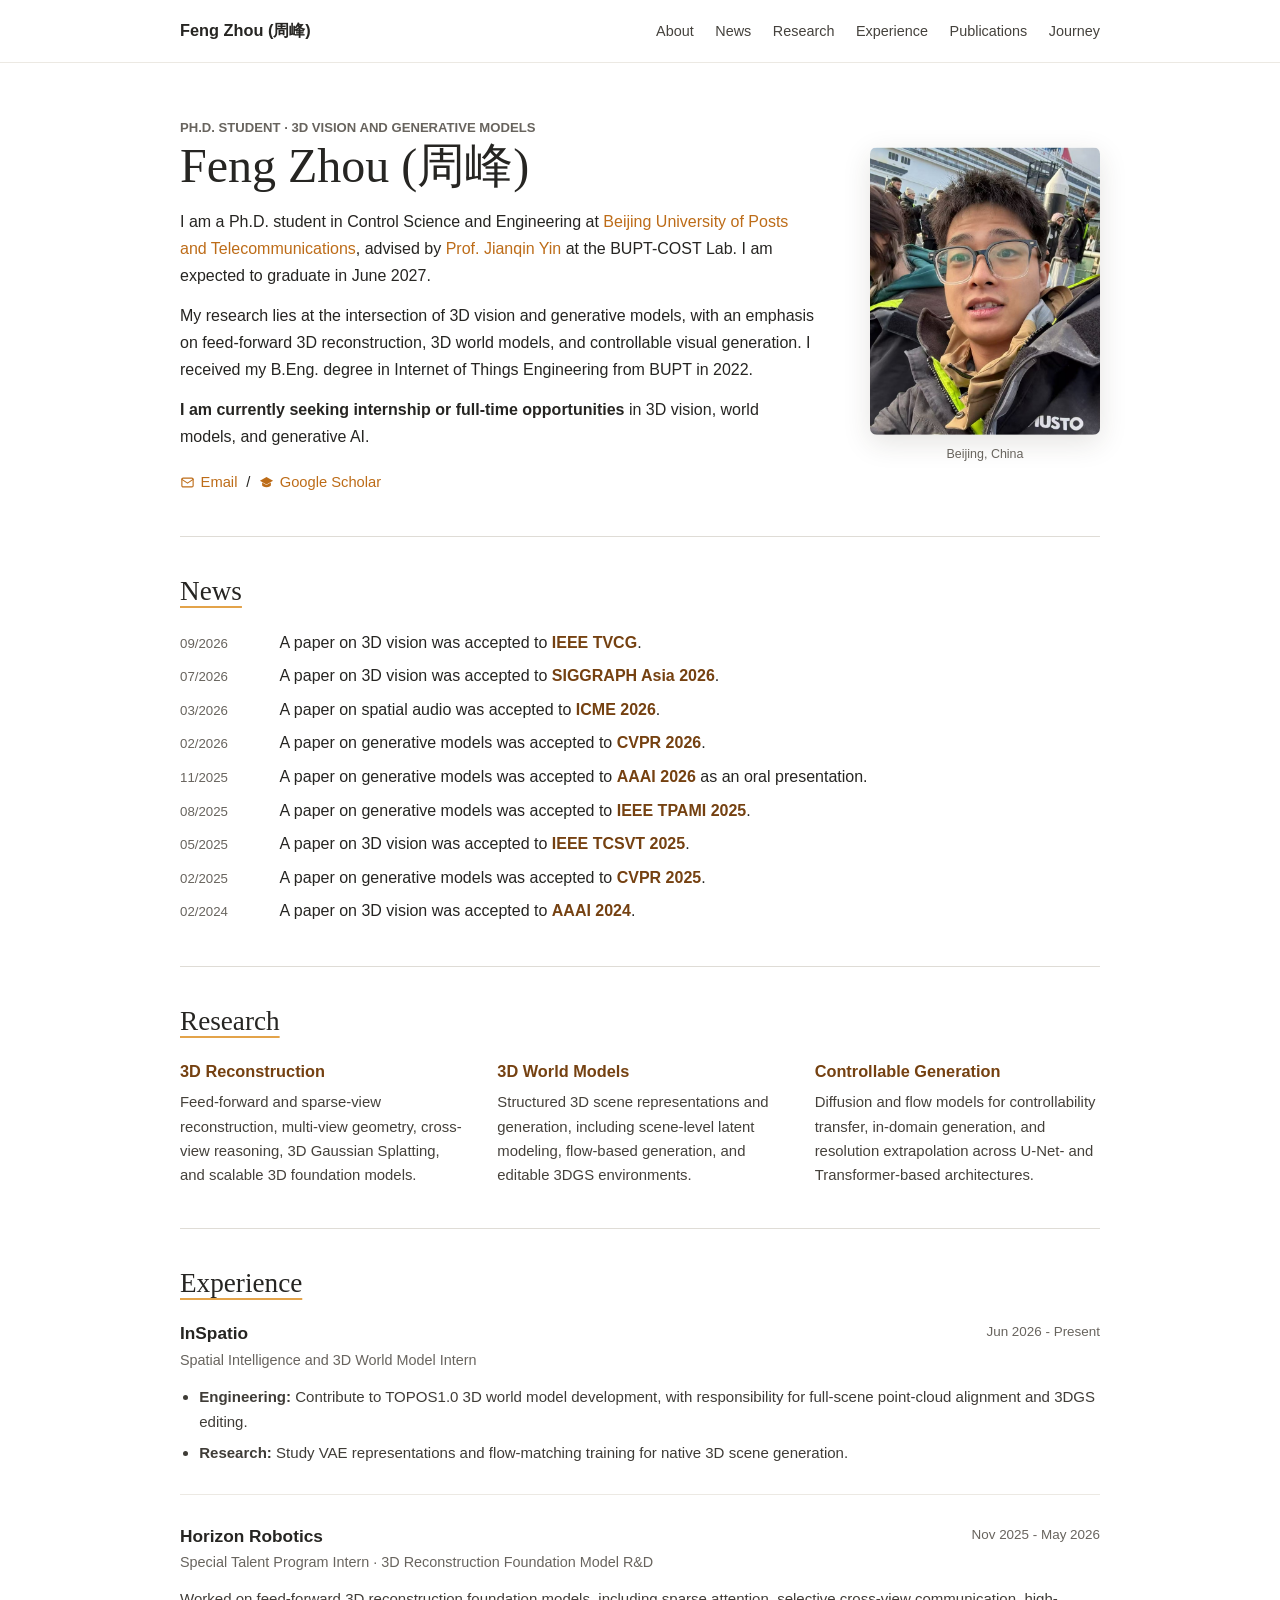
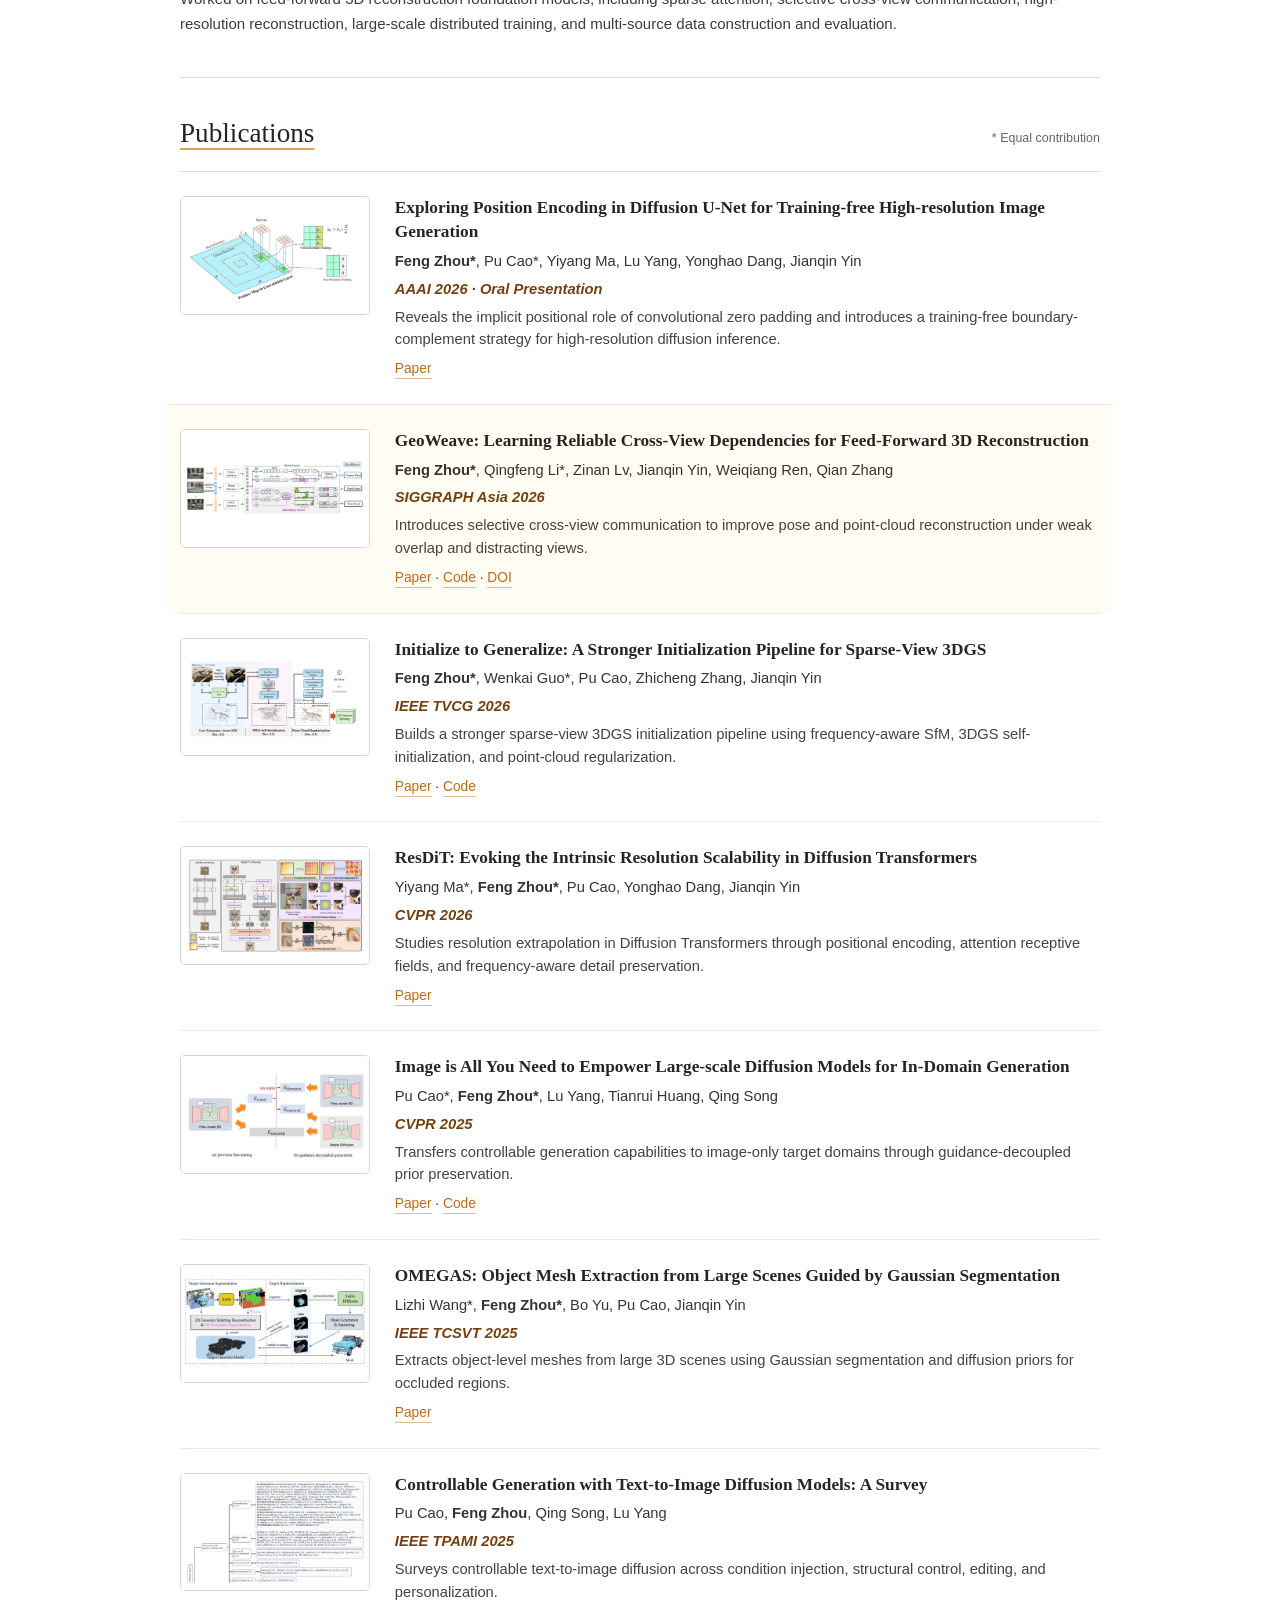
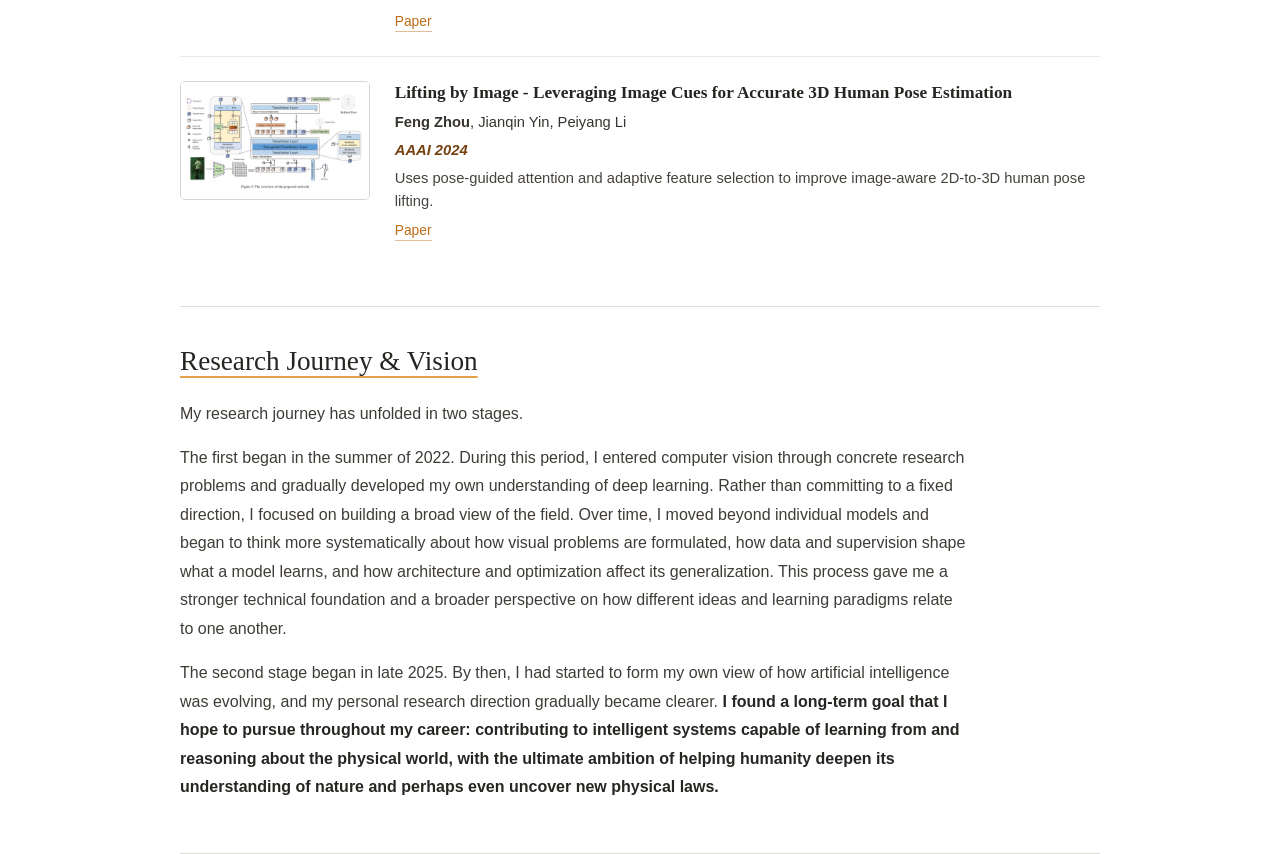
==== commit e8adb104: "refactor: simplify news research areas" ====
--- a/index.html
+++ b/index.html
@@ -78,15 +78,15 @@
       <section id="news" class="page-section" aria-labelledby="news-title">
         <h2 id="news-title">News</h2>
         <ol class="news-list">
-          <li><time datetime="2026-09">09/2026</time><span>A paper on 3D reconstruction was accepted to <strong>IEEE TVCG</strong>.</span></li>
-          <li><time datetime="2026-07">07/2026</time><span>A paper on 3D reconstruction was accepted to <strong>SIGGRAPH Asia 2026</strong>.</span></li>
-          <li><time datetime="2026-03">03/2026</time><span>A paper on spatial audio understanding was accepted to <strong>ICME 2026</strong>.</span></li>
-          <li><time datetime="2026-02">02/2026</time><span>A paper on image generation was accepted to <strong>CVPR 2026</strong>.</span></li>
-          <li><time datetime="2025-11">11/2025</time><span>A paper on image generation was accepted to <strong>AAAI 2026</strong> as an oral presentation.</span></li>
-          <li><time datetime="2025-08">08/2025</time><span>A paper on controllable generation was accepted to <strong>IEEE TPAMI 2025</strong>.</span></li>
-          <li><time datetime="2025-05">05/2025</time><span>A paper on 3D scene understanding was accepted to <strong>IEEE TCSVT 2025</strong>.</span></li>
-          <li><time datetime="2025-02">02/2025</time><span>A paper on controllable generation was accepted to <strong>CVPR 2025</strong>.</span></li>
-          <li><time datetime="2024-02">02/2024</time><span>A paper on 3D human pose estimation was accepted to <strong>AAAI 2024</strong>.</span></li>
+          <li><time datetime="2026-09">09/2026</time><span>A paper on 3D vision was accepted to <strong>IEEE TVCG</strong>.</span></li>
+          <li><time datetime="2026-07">07/2026</time><span>A paper on 3D vision was accepted to <strong>SIGGRAPH Asia 2026</strong>.</span></li>
+          <li><time datetime="2026-03">03/2026</time><span>A paper on spatial audio was accepted to <strong>ICME 2026</strong>.</span></li>
+          <li><time datetime="2026-02">02/2026</time><span>A paper on generative models was accepted to <strong>CVPR 2026</strong>.</span></li>
+          <li><time datetime="2025-11">11/2025</time><span>A paper on generative models was accepted to <strong>AAAI 2026</strong> as an oral presentation.</span></li>
+          <li><time datetime="2025-08">08/2025</time><span>A paper on generative models was accepted to <strong>IEEE TPAMI 2025</strong>.</span></li>
+          <li><time datetime="2025-05">05/2025</time><span>A paper on 3D vision was accepted to <strong>IEEE TCSVT 2025</strong>.</span></li>
+          <li><time datetime="2025-02">02/2025</time><span>A paper on generative models was accepted to <strong>CVPR 2025</strong>.</span></li>
+          <li><time datetime="2024-02">02/2024</time><span>A paper on 3D vision was accepted to <strong>AAAI 2024</strong>.</span></li>
         </ol>
       </section>
 
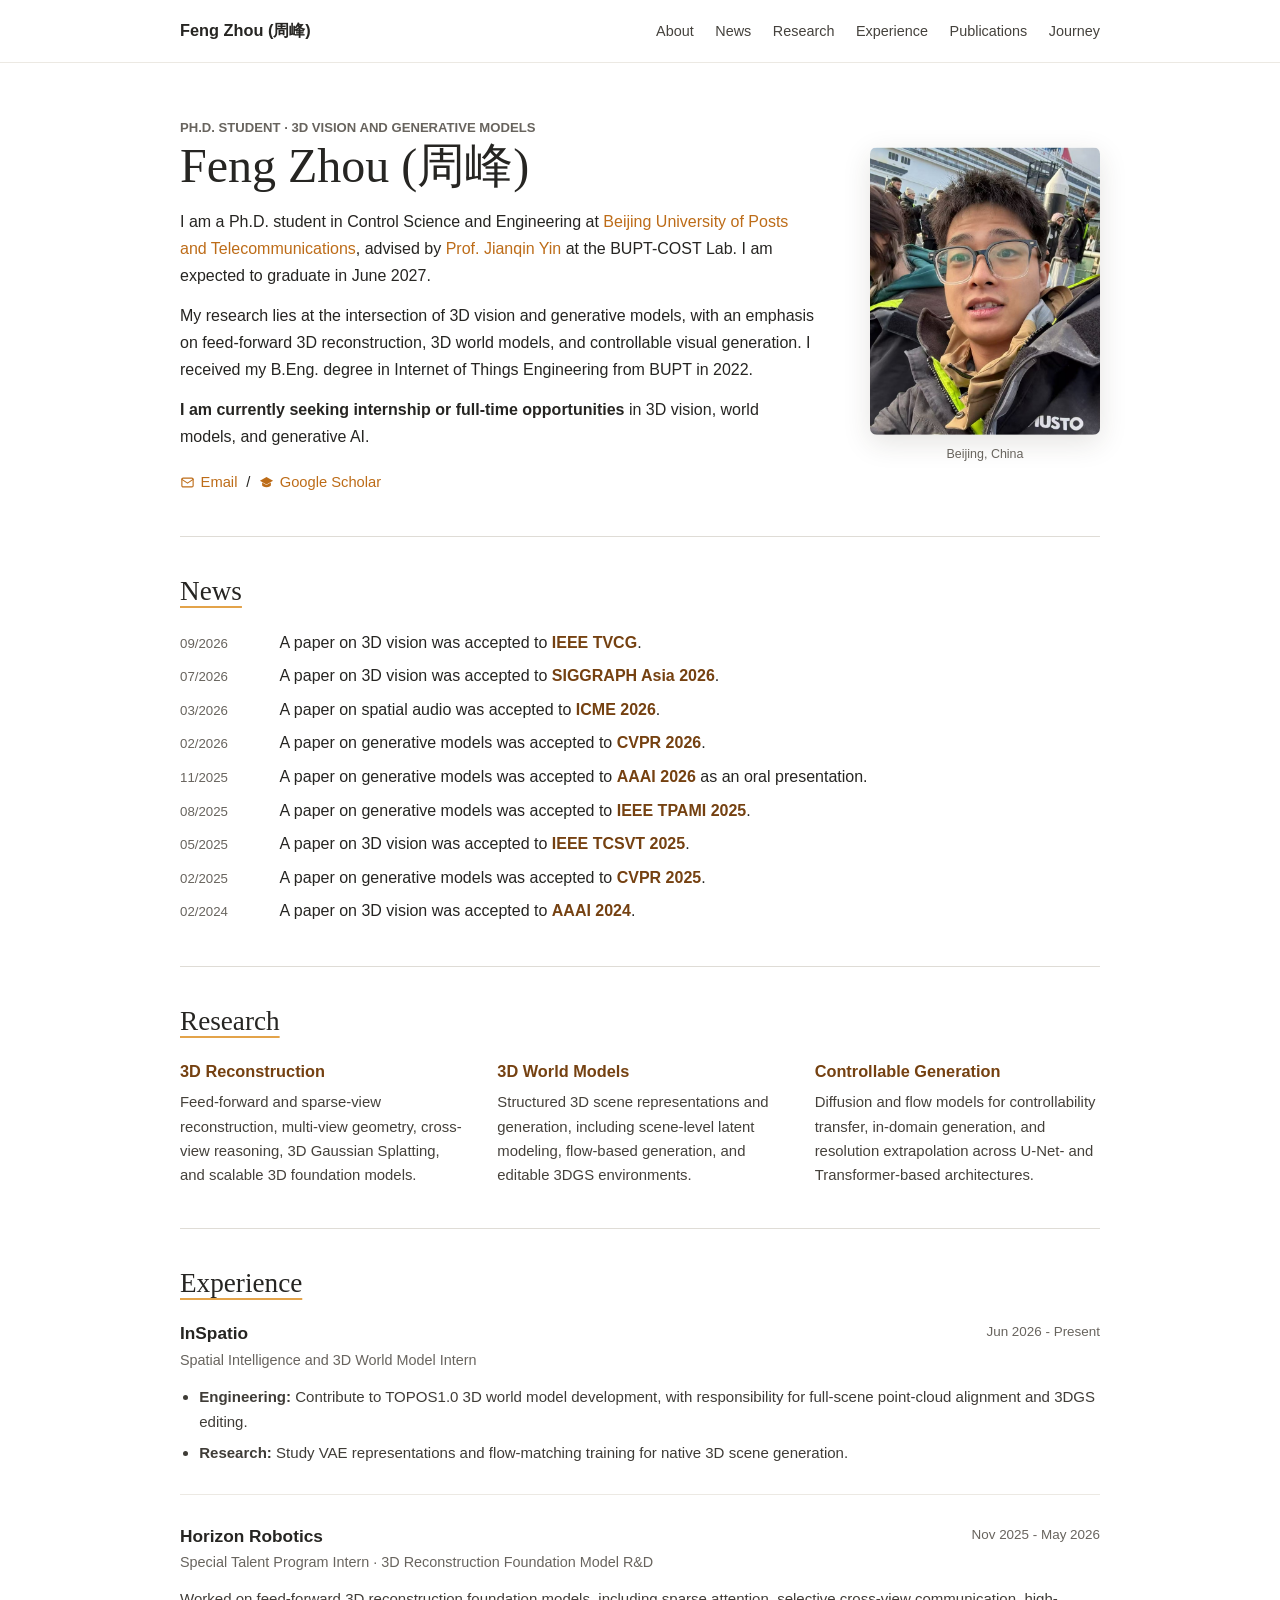
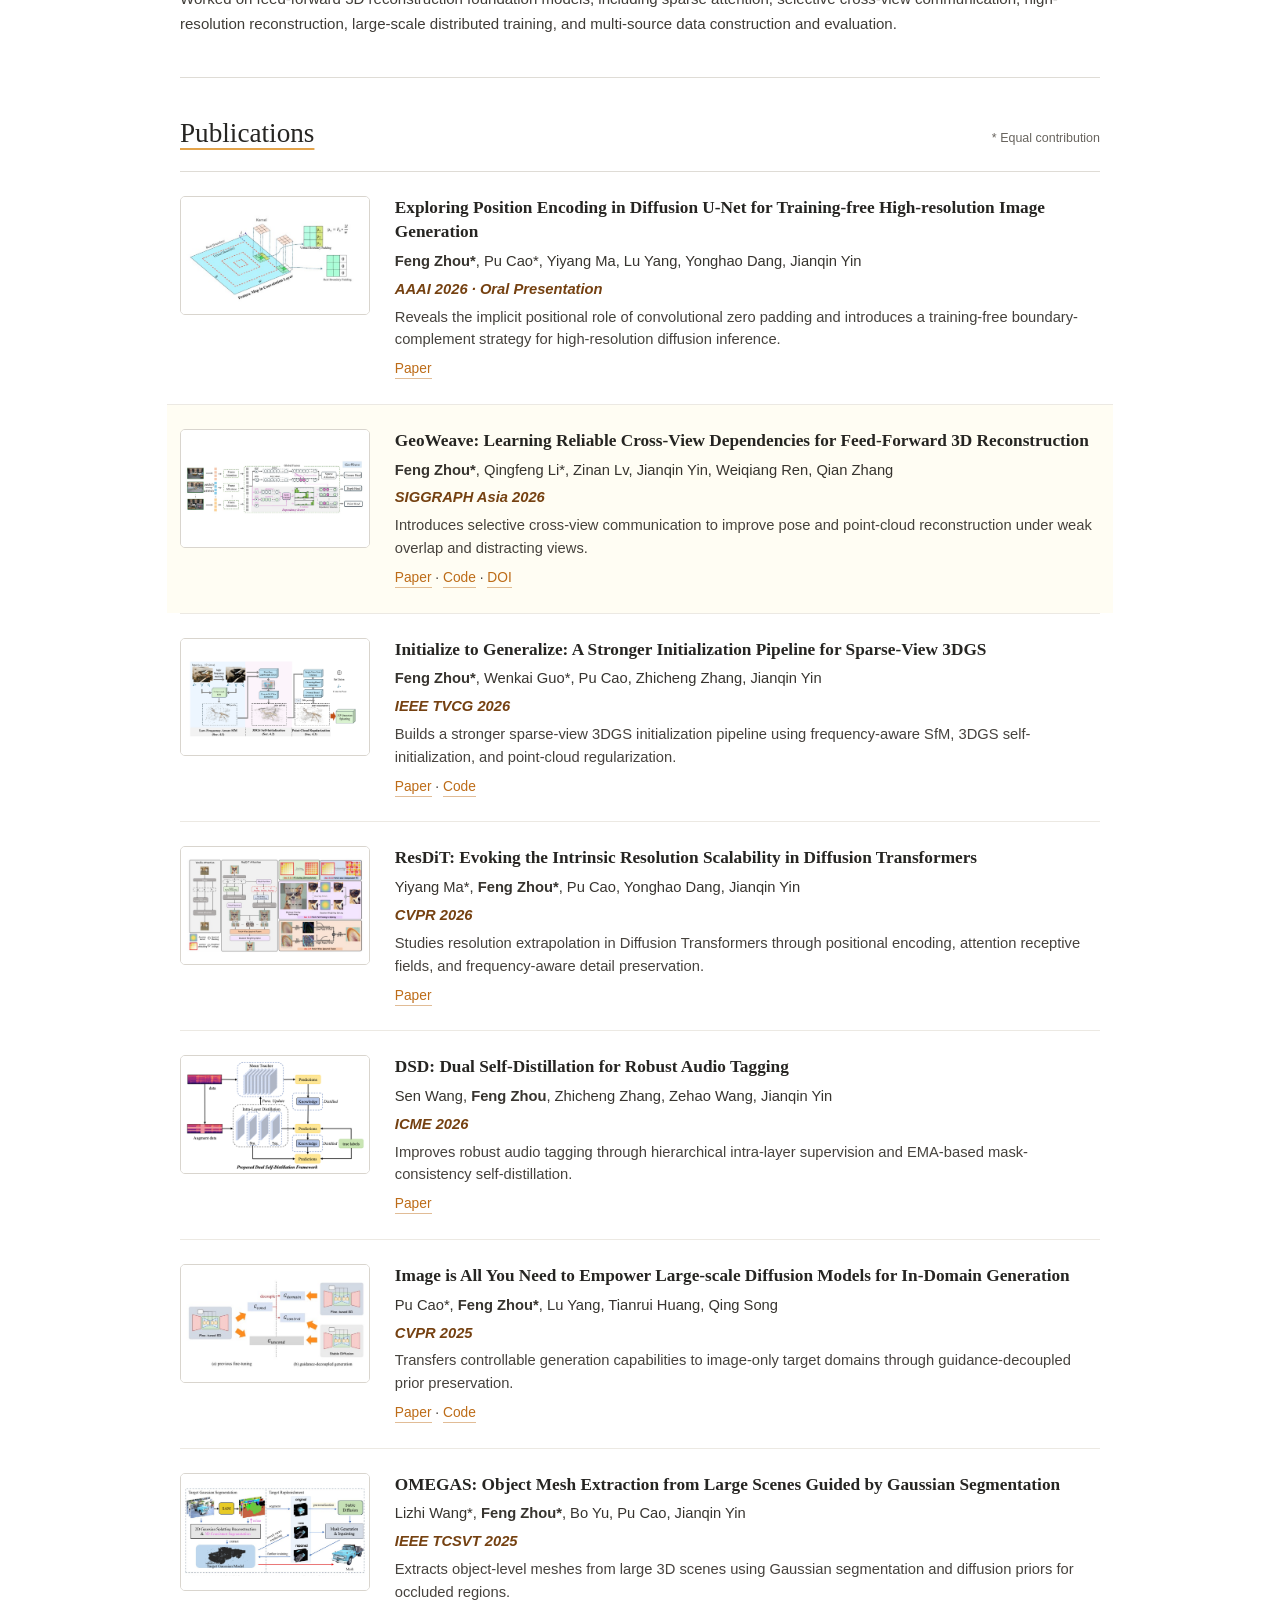
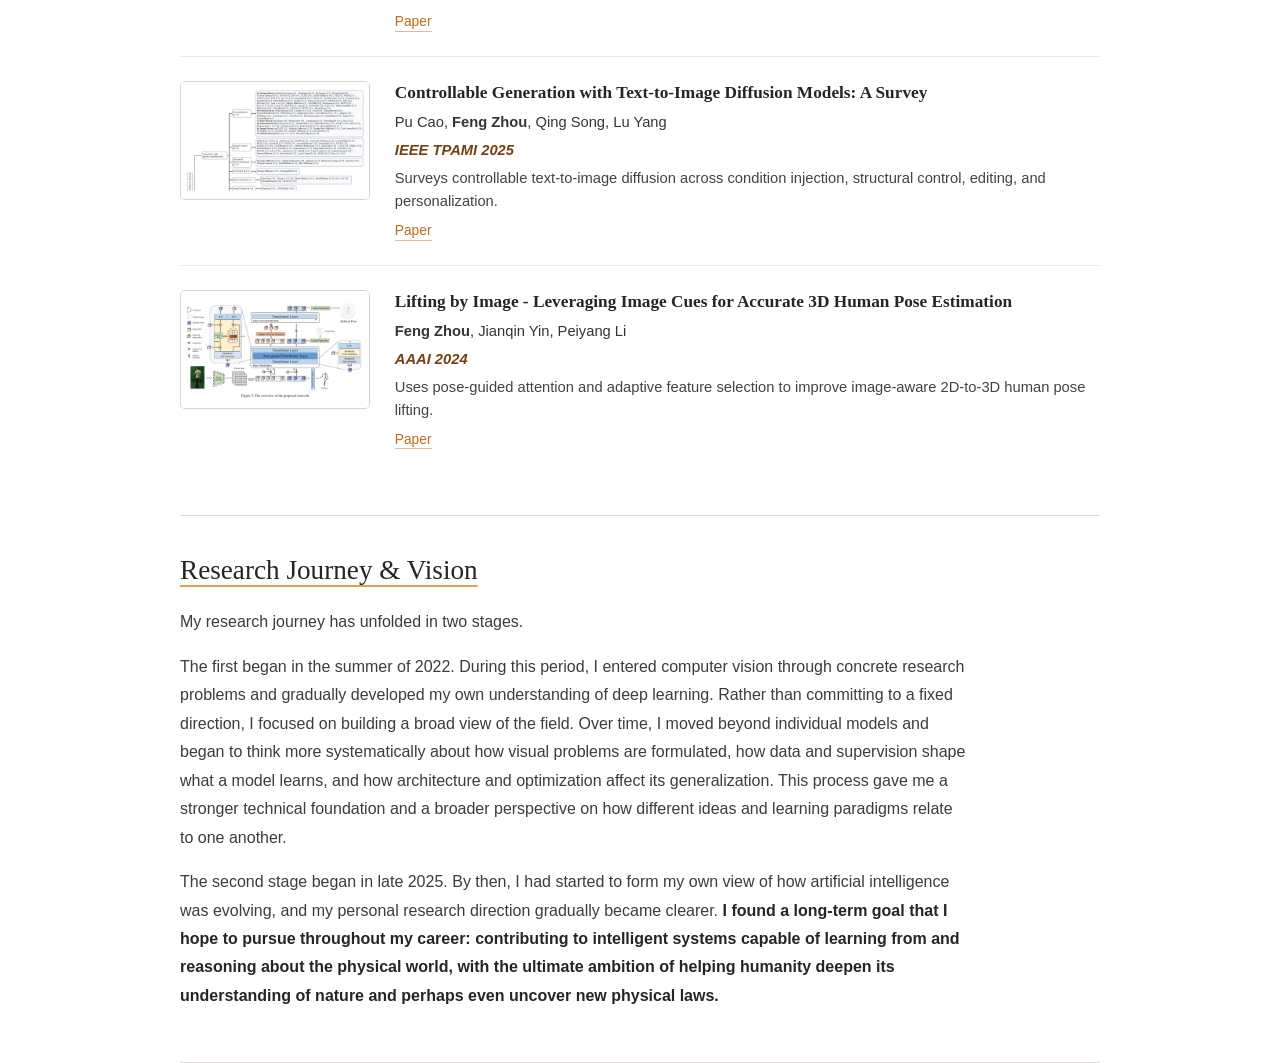
==== commit 75fe9a66: "feat: add ICME audio tagging paper" ====
--- a/index.html
+++ b/index.html
@@ -201,6 +201,19 @@
             </div>
           </article>
 
+          <article class="publication-entry" data-publication="dsd">
+            <a class="publication-visual" href="assets/papers/icme-2026-dsd.pdf" aria-label="Open DSD paper">
+              <img src="assets/publications/icme-2026-dsd.png" alt="Dual Self-Distillation framework for robust audio tagging">
+            </a>
+            <div class="publication-copy">
+              <h3><a href="assets/papers/icme-2026-dsd.pdf">DSD: Dual Self-Distillation for Robust Audio Tagging</a></h3>
+              <p class="authors">Sen Wang, <strong>Feng Zhou</strong>, Zhicheng Zhang, Zehao Wang, Jianqin Yin</p>
+              <p class="venue">ICME 2026</p>
+              <p>Improves robust audio tagging through hierarchical intra-layer supervision and EMA-based mask-consistency self-distillation.</p>
+              <p class="publication-links"><a href="assets/papers/icme-2026-dsd.pdf">Paper</a></p>
+            </div>
+          </article>
+
           <article class="publication-entry" data-publication="image-is-all-you-need">
             <a class="publication-visual" href="assets/papers/cvpr-2025-image-is-all-you-need.pdf" aria-label="Open Image is All You Need paper">
               <img src="assets/publications/cvpr-2025-image-is-all-you-need.png" alt="Conditional Guidance Decoupling method diagram">
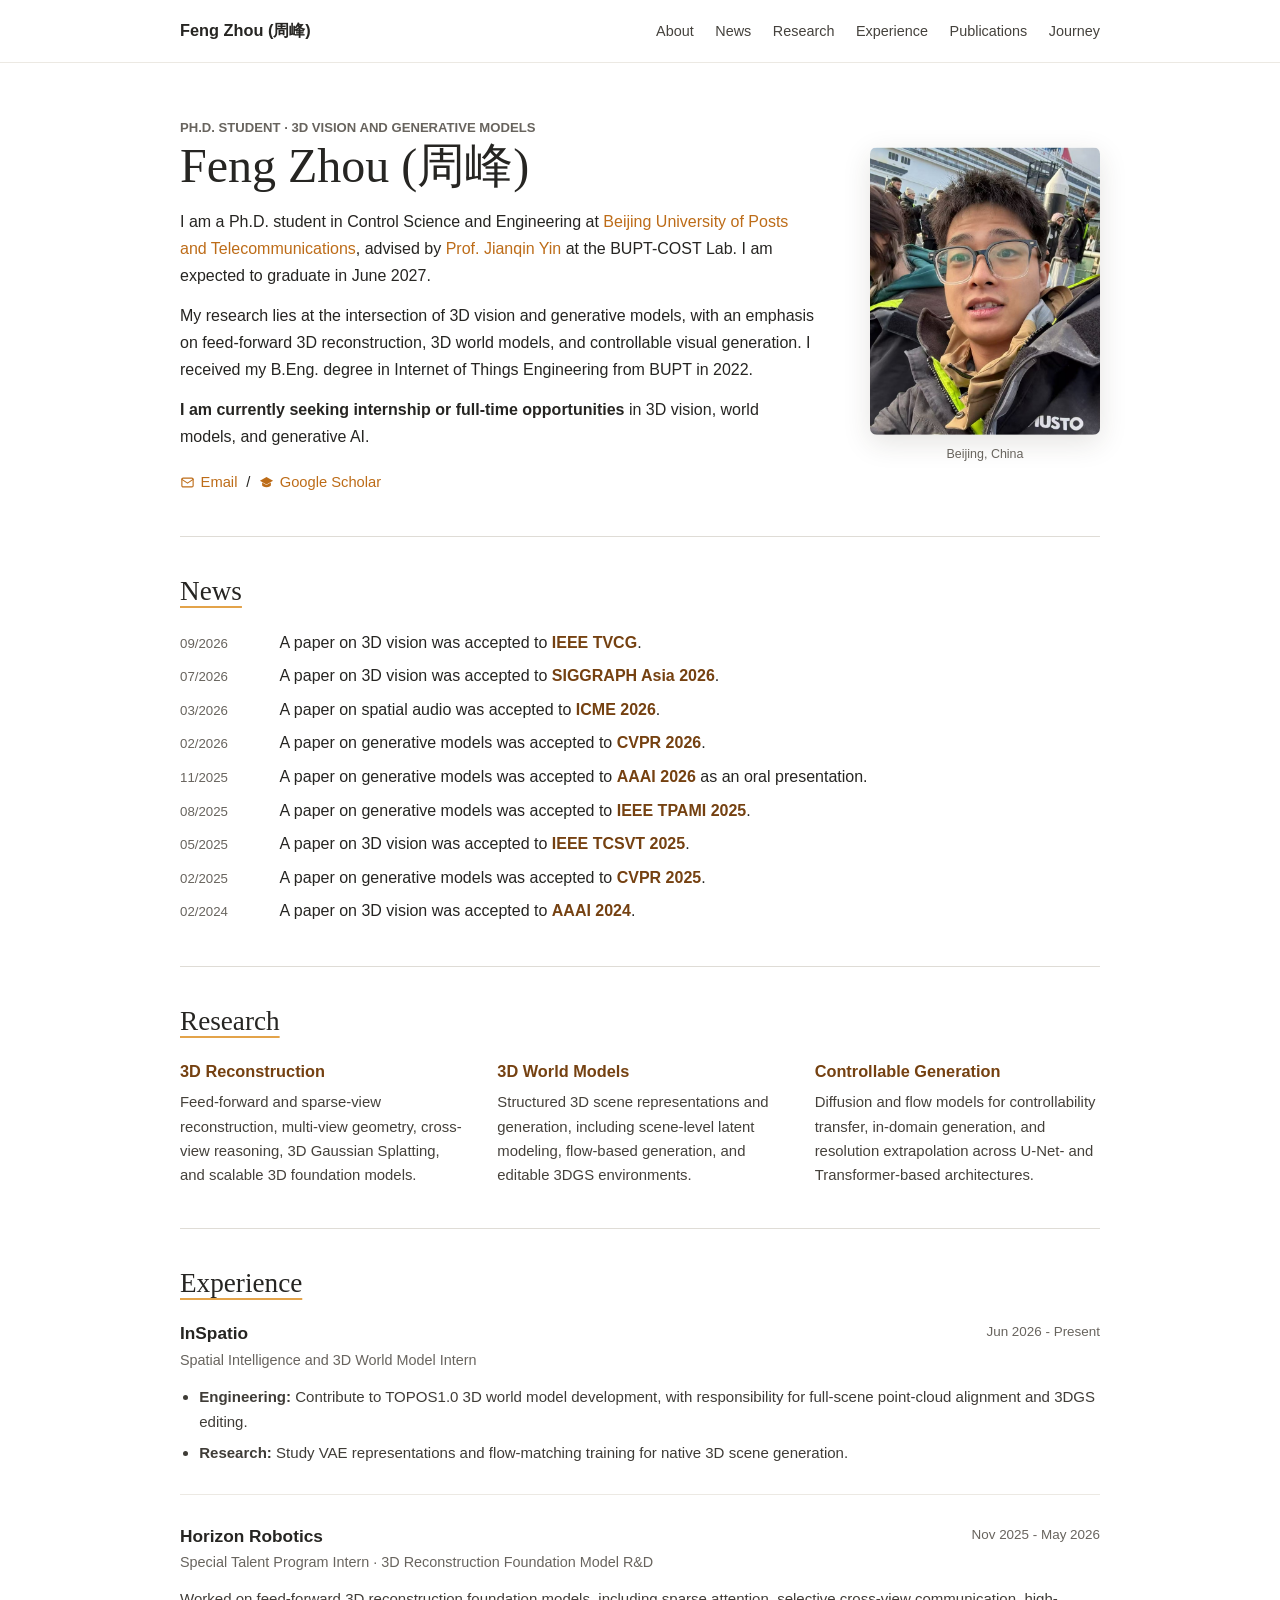
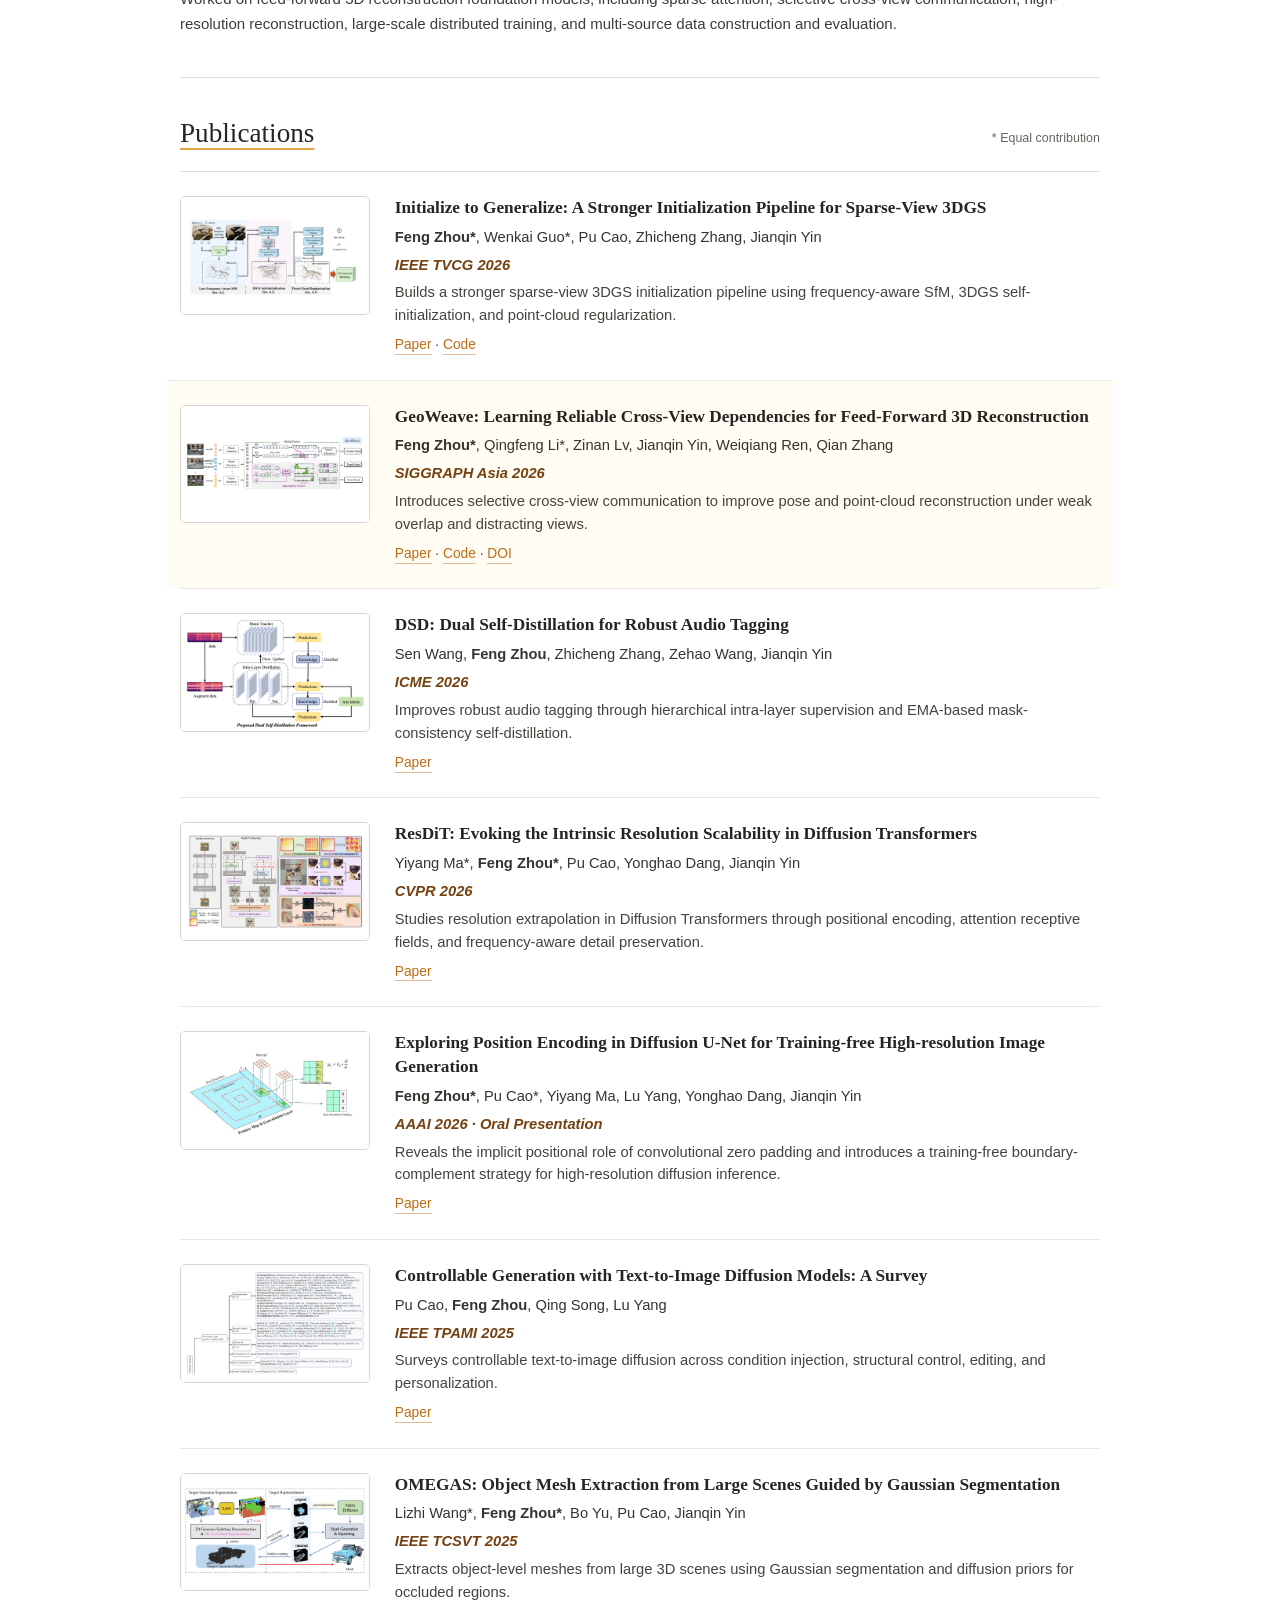
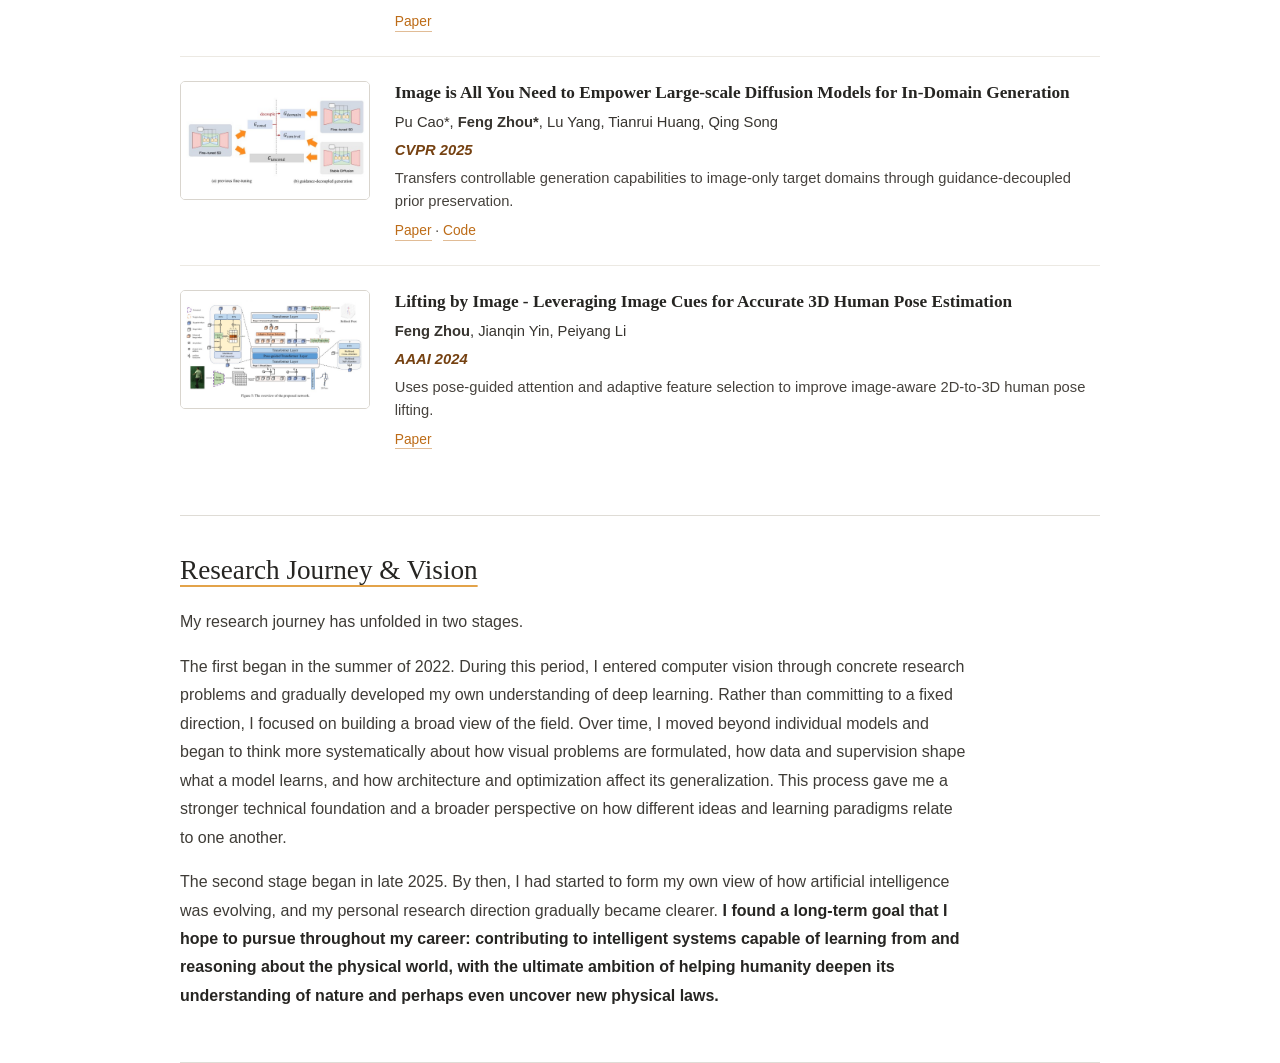
==== commit 7d7e460d: "refactor: order publications by acceptance date" ====
--- a/index.html
+++ b/index.html
@@ -149,6 +149,58 @@
         </div>
 
         <div class="publication-list">
+          <article class="publication-entry" data-publication="initialize-to-generalize">
+            <a class="publication-visual" href="assets/papers/tvcg-2026-initialize-to-generalize.pdf" aria-label="Open Initialize to Generalize paper">
+              <img src="assets/publications/tvcg-2026-initialize-to-generalize.png" alt="Initialize to Generalize sparse-view 3DGS initialization pipeline">
+            </a>
+            <div class="publication-copy">
+              <h3><a href="assets/papers/tvcg-2026-initialize-to-generalize.pdf">Initialize to Generalize: A Stronger Initialization Pipeline for Sparse-View 3DGS</a></h3>
+              <p class="authors"><strong>Feng Zhou*</strong>, Wenkai Guo*, Pu Cao, Zhicheng Zhang, Jianqin Yin</p>
+              <p class="venue">IEEE TVCG 2026</p>
+              <p>Builds a stronger sparse-view 3DGS initialization pipeline using frequency-aware SfM, 3DGS self-initialization, and point-cloud regularization.</p>
+              <p class="publication-links"><a href="assets/papers/tvcg-2026-initialize-to-generalize.pdf">Paper</a> <span aria-hidden="true">·</span> <a href="https://github.com/zss171999645/ItG-GS">Code</a></p>
+            </div>
+          </article>
+
+          <article class="publication-entry featured-publication" data-publication="geoweave">
+            <a class="publication-visual" href="assets/papers/siggraph-asia-2026-geoweave.pdf" aria-label="Open GeoWeave paper">
+              <img src="assets/publications/siggraph-asia-2026-geoweave.png" alt="GeoWeave cross-view dependency architecture">
+            </a>
+            <div class="publication-copy">
+              <h3><a href="assets/papers/siggraph-asia-2026-geoweave.pdf">GeoWeave: Learning Reliable Cross-View Dependencies for Feed-Forward 3D Reconstruction</a></h3>
+              <p class="authors"><strong>Feng Zhou*</strong>, Qingfeng Li*, Zinan Lv, Jianqin Yin, Weiqiang Ren, Qian Zhang</p>
+              <p class="venue">SIGGRAPH Asia 2026</p>
+              <p>Introduces selective cross-view communication to improve pose and point-cloud reconstruction under weak overlap and distracting views.</p>
+              <p class="publication-links"><a href="assets/papers/siggraph-asia-2026-geoweave.pdf">Paper</a> <span aria-hidden="true">·</span> <a href="https://github.com/zss171999645/GeoWeave">Code</a> <span aria-hidden="true">·</span> <a href="https://doi.org/10.1145/3829340.3842209">DOI</a></p>
+            </div>
+          </article>
+
+          <article class="publication-entry" data-publication="dsd">
+            <a class="publication-visual" href="assets/papers/icme-2026-dsd.pdf" aria-label="Open DSD paper">
+              <img src="assets/publications/icme-2026-dsd.png" alt="Dual Self-Distillation framework for robust audio tagging">
+            </a>
+            <div class="publication-copy">
+              <h3><a href="assets/papers/icme-2026-dsd.pdf">DSD: Dual Self-Distillation for Robust Audio Tagging</a></h3>
+              <p class="authors">Sen Wang, <strong>Feng Zhou</strong>, Zhicheng Zhang, Zehao Wang, Jianqin Yin</p>
+              <p class="venue">ICME 2026</p>
+              <p>Improves robust audio tagging through hierarchical intra-layer supervision and EMA-based mask-consistency self-distillation.</p>
+              <p class="publication-links"><a href="assets/papers/icme-2026-dsd.pdf">Paper</a></p>
+            </div>
+          </article>
+
+          <article class="publication-entry" data-publication="resdit">
+            <a class="publication-visual" href="assets/papers/cvpr-2026-resdit.pdf" aria-label="Open ResDiT paper">
+              <img src="assets/publications/cvpr-2026-resdit.png" alt="ResDiT global and local attention architecture">
+            </a>
+            <div class="publication-copy">
+              <h3><a href="assets/papers/cvpr-2026-resdit.pdf">ResDiT: Evoking the Intrinsic Resolution Scalability in Diffusion Transformers</a></h3>
+              <p class="authors">Yiyang Ma*, <strong>Feng Zhou*</strong>, Pu Cao, Yonghao Dang, Jianqin Yin</p>
+              <p class="venue">CVPR 2026</p>
+              <p>Studies resolution extrapolation in Diffusion Transformers through positional encoding, attention receptive fields, and frequency-aware detail preservation.</p>
+              <p class="publication-links"><a href="assets/papers/cvpr-2026-resdit.pdf">Paper</a></p>
+            </div>
+          </article>
+
           <article class="publication-entry" data-publication="position-encoding">
             <a class="publication-visual" href="assets/papers/aaai-2026-position-encoding.pdf" aria-label="Open Exploring Position Encoding paper">
               <img src="assets/publications/aaai-2026-position-encoding.png" alt="Progressive Boundary Complement method diagram">
@@ -162,55 +214,29 @@
             </div>
           </article>
 
-          <article class="publication-entry featured-publication" data-publication="geoweave">
-            <a class="publication-visual" href="assets/papers/siggraph-asia-2026-geoweave.pdf" aria-label="Open GeoWeave paper">
-              <img src="assets/publications/siggraph-asia-2026-geoweave.png" alt="GeoWeave cross-view dependency architecture">
-            </a>
-            <div class="publication-copy">
-              <h3><a href="assets/papers/siggraph-asia-2026-geoweave.pdf">GeoWeave: Learning Reliable Cross-View Dependencies for Feed-Forward 3D Reconstruction</a></h3>
-              <p class="authors"><strong>Feng Zhou*</strong>, Qingfeng Li*, Zinan Lv, Jianqin Yin, Weiqiang Ren, Qian Zhang</p>
-              <p class="venue">SIGGRAPH Asia 2026</p>
-              <p>Introduces selective cross-view communication to improve pose and point-cloud reconstruction under weak overlap and distracting views.</p>
-              <p class="publication-links"><a href="assets/papers/siggraph-asia-2026-geoweave.pdf">Paper</a> <span aria-hidden="true">·</span> <a href="https://github.com/zss171999645/GeoWeave">Code</a> <span aria-hidden="true">·</span> <a href="https://doi.org/10.1145/3829340.3842209">DOI</a></p>
-            </div>
-          </article>
-
-          <article class="publication-entry" data-publication="initialize-to-generalize">
-            <a class="publication-visual" href="assets/papers/tvcg-2026-initialize-to-generalize.pdf" aria-label="Open Initialize to Generalize paper">
-              <img src="assets/publications/tvcg-2026-initialize-to-generalize.png" alt="Initialize to Generalize sparse-view 3DGS initialization pipeline">
-            </a>
-            <div class="publication-copy">
-              <h3><a href="assets/papers/tvcg-2026-initialize-to-generalize.pdf">Initialize to Generalize: A Stronger Initialization Pipeline for Sparse-View 3DGS</a></h3>
-              <p class="authors"><strong>Feng Zhou*</strong>, Wenkai Guo*, Pu Cao, Zhicheng Zhang, Jianqin Yin</p>
-              <p class="venue">IEEE TVCG 2026</p>
-              <p>Builds a stronger sparse-view 3DGS initialization pipeline using frequency-aware SfM, 3DGS self-initialization, and point-cloud regularization.</p>
-              <p class="publication-links"><a href="assets/papers/tvcg-2026-initialize-to-generalize.pdf">Paper</a> <span aria-hidden="true">·</span> <a href="https://github.com/zss171999645/ItG-GS">Code</a></p>
-            </div>
-          </article>
-
-          <article class="publication-entry" data-publication="resdit">
-            <a class="publication-visual" href="assets/papers/cvpr-2026-resdit.pdf" aria-label="Open ResDiT paper">
-              <img src="assets/publications/cvpr-2026-resdit.png" alt="ResDiT global and local attention architecture">
-            </a>
-            <div class="publication-copy">
-              <h3><a href="assets/papers/cvpr-2026-resdit.pdf">ResDiT: Evoking the Intrinsic Resolution Scalability in Diffusion Transformers</a></h3>
-              <p class="authors">Yiyang Ma*, <strong>Feng Zhou*</strong>, Pu Cao, Yonghao Dang, Jianqin Yin</p>
-              <p class="venue">CVPR 2026</p>
-              <p>Studies resolution extrapolation in Diffusion Transformers through positional encoding, attention receptive fields, and frequency-aware detail preservation.</p>
-              <p class="publication-links"><a href="assets/papers/cvpr-2026-resdit.pdf">Paper</a></p>
-            </div>
-          </article>
-
-          <article class="publication-entry" data-publication="dsd">
-            <a class="publication-visual" href="assets/papers/icme-2026-dsd.pdf" aria-label="Open DSD paper">
-              <img src="assets/publications/icme-2026-dsd.png" alt="Dual Self-Distillation framework for robust audio tagging">
-            </a>
-            <div class="publication-copy">
-              <h3><a href="assets/papers/icme-2026-dsd.pdf">DSD: Dual Self-Distillation for Robust Audio Tagging</a></h3>
-              <p class="authors">Sen Wang, <strong>Feng Zhou</strong>, Zhicheng Zhang, Zehao Wang, Jianqin Yin</p>
-              <p class="venue">ICME 2026</p>
-              <p>Improves robust audio tagging through hierarchical intra-layer supervision and EMA-based mask-consistency self-distillation.</p>
-              <p class="publication-links"><a href="assets/papers/icme-2026-dsd.pdf">Paper</a></p>
+          <article class="publication-entry" data-publication="controllable-generation-survey">
+            <a class="publication-visual" href="https://arxiv.org/pdf/2403.04279" aria-label="Open Controllable Generation survey paper">
+              <img src="assets/publications/tpami-2025-controllable-generation-survey.png" alt="Taxonomy of controllable text-to-image generation">
+            </a>
+            <div class="publication-copy">
+              <h3><a href="https://arxiv.org/pdf/2403.04279">Controllable Generation with Text-to-Image Diffusion Models: A Survey</a></h3>
+              <p class="authors">Pu Cao, <strong>Feng Zhou</strong>, Qing Song, Lu Yang</p>
+              <p class="venue">IEEE TPAMI 2025</p>
+              <p>Surveys controllable text-to-image diffusion across condition injection, structural control, editing, and personalization.</p>
+              <p class="publication-links"><a href="https://arxiv.org/pdf/2403.04279">Paper</a></p>
+            </div>
+          </article>
+
+          <article class="publication-entry" data-publication="omegas">
+            <a class="publication-visual" href="assets/papers/tcsvt-2025-omegas.pdf" aria-label="Open OMEGAS paper">
+              <img src="assets/publications/tcsvt-2025-omegas.png" alt="Preview of the OMEGAS paper">
+            </a>
+            <div class="publication-copy">
+              <h3><a href="assets/papers/tcsvt-2025-omegas.pdf">OMEGAS: Object Mesh Extraction from Large Scenes Guided by Gaussian Segmentation</a></h3>
+              <p class="authors">Lizhi Wang*, <strong>Feng Zhou*</strong>, Bo Yu, Pu Cao, Jianqin Yin</p>
+              <p class="venue">IEEE TCSVT 2025</p>
+              <p>Extracts object-level meshes from large 3D scenes using Gaussian segmentation and diffusion priors for occluded regions.</p>
+              <p class="publication-links"><a href="assets/papers/tcsvt-2025-omegas.pdf">Paper</a></p>
             </div>
           </article>
 
@@ -224,32 +250,6 @@
               <p class="venue">CVPR 2025</p>
               <p>Transfers controllable generation capabilities to image-only target domains through guidance-decoupled prior preservation.</p>
               <p class="publication-links"><a href="assets/papers/cvpr-2025-image-is-all-you-need.pdf">Paper</a> <span aria-hidden="true">·</span> <a href="https://github.com/PRIV-Creation/In-domain-Generation-Diffusion">Code</a></p>
-            </div>
-          </article>
-
-          <article class="publication-entry" data-publication="omegas">
-            <a class="publication-visual" href="assets/papers/tcsvt-2025-omegas.pdf" aria-label="Open OMEGAS paper">
-              <img src="assets/publications/tcsvt-2025-omegas.png" alt="Preview of the OMEGAS paper">
-            </a>
-            <div class="publication-copy">
-              <h3><a href="assets/papers/tcsvt-2025-omegas.pdf">OMEGAS: Object Mesh Extraction from Large Scenes Guided by Gaussian Segmentation</a></h3>
-              <p class="authors">Lizhi Wang*, <strong>Feng Zhou*</strong>, Bo Yu, Pu Cao, Jianqin Yin</p>
-              <p class="venue">IEEE TCSVT 2025</p>
-              <p>Extracts object-level meshes from large 3D scenes using Gaussian segmentation and diffusion priors for occluded regions.</p>
-              <p class="publication-links"><a href="assets/papers/tcsvt-2025-omegas.pdf">Paper</a></p>
-            </div>
-          </article>
-
-          <article class="publication-entry" data-publication="controllable-generation-survey">
-            <a class="publication-visual" href="https://arxiv.org/pdf/2403.04279" aria-label="Open Controllable Generation survey paper">
-              <img src="assets/publications/tpami-2025-controllable-generation-survey.png" alt="Taxonomy of controllable text-to-image generation">
-            </a>
-            <div class="publication-copy">
-              <h3><a href="https://arxiv.org/pdf/2403.04279">Controllable Generation with Text-to-Image Diffusion Models: A Survey</a></h3>
-              <p class="authors">Pu Cao, <strong>Feng Zhou</strong>, Qing Song, Lu Yang</p>
-              <p class="venue">IEEE TPAMI 2025</p>
-              <p>Surveys controllable text-to-image diffusion across condition injection, structural control, editing, and personalization.</p>
-              <p class="publication-links"><a href="https://arxiv.org/pdf/2403.04279">Paper</a></p>
             </div>
           </article>
 
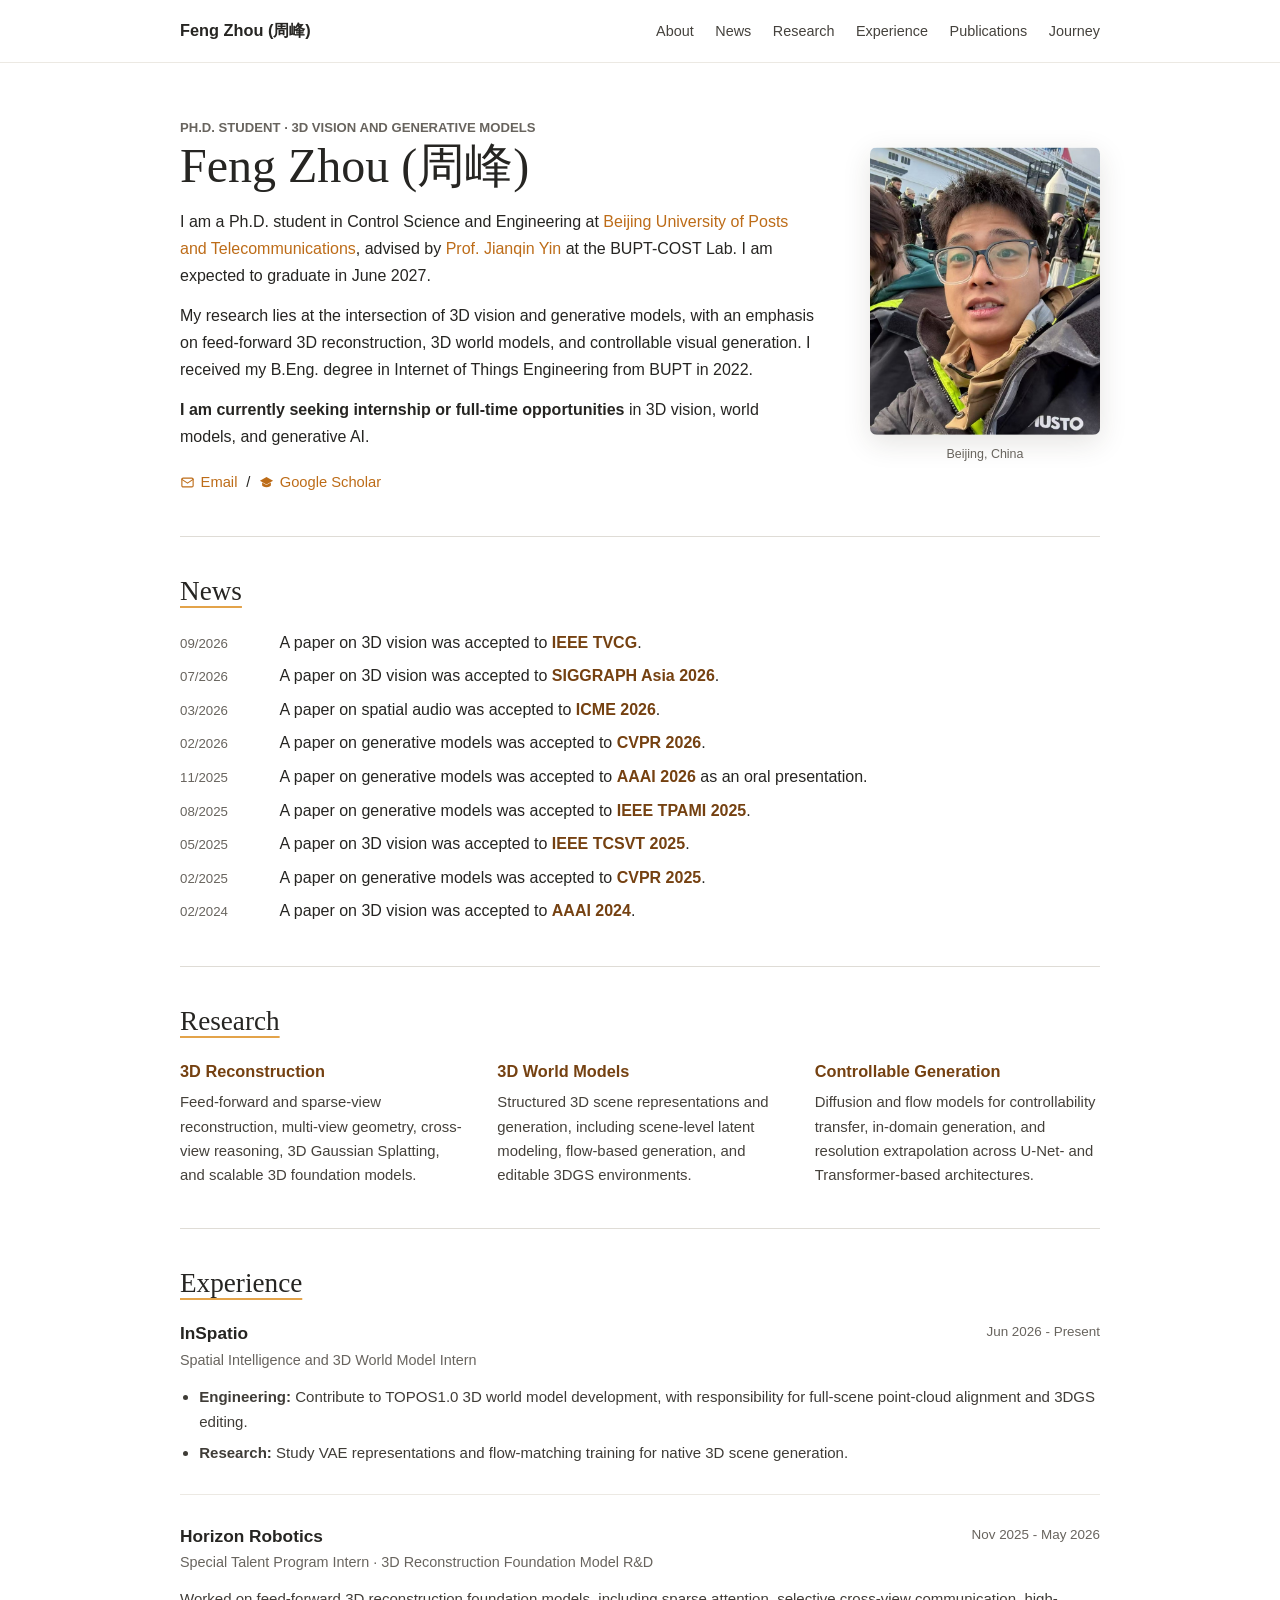
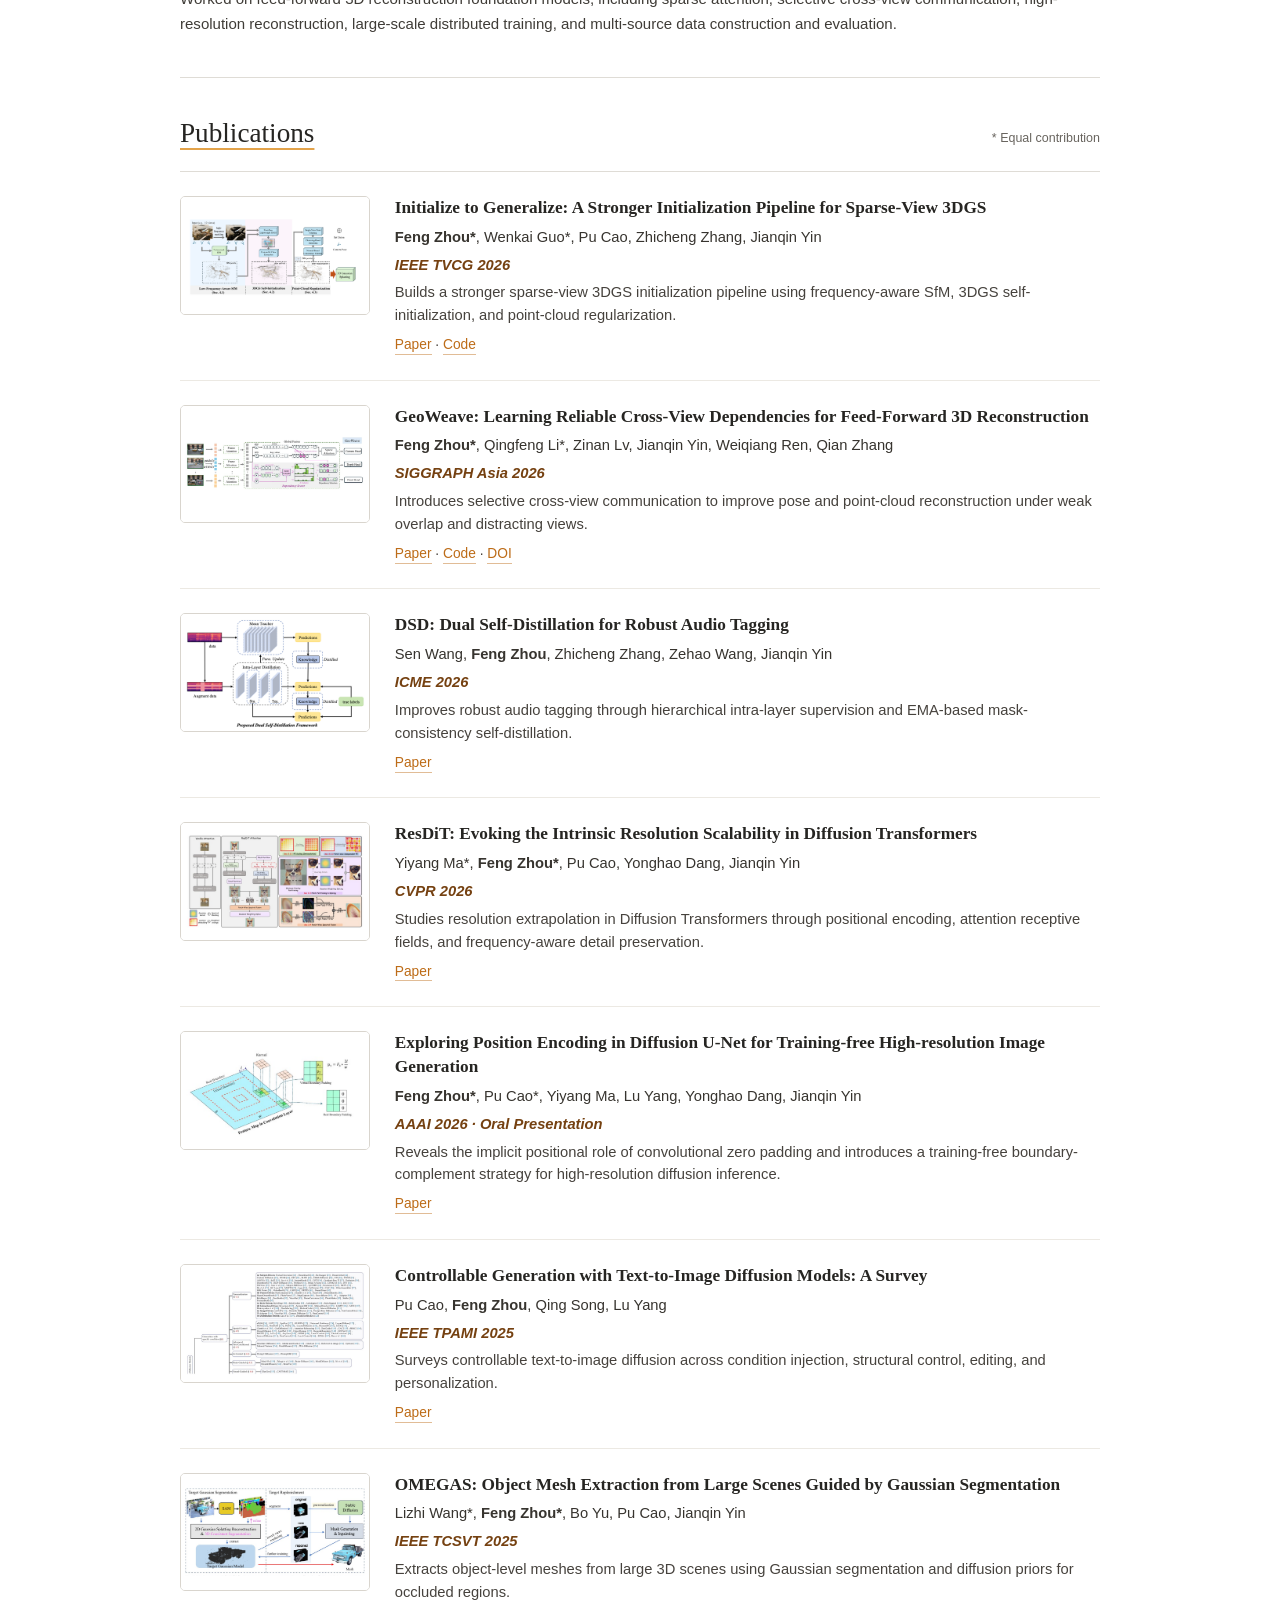
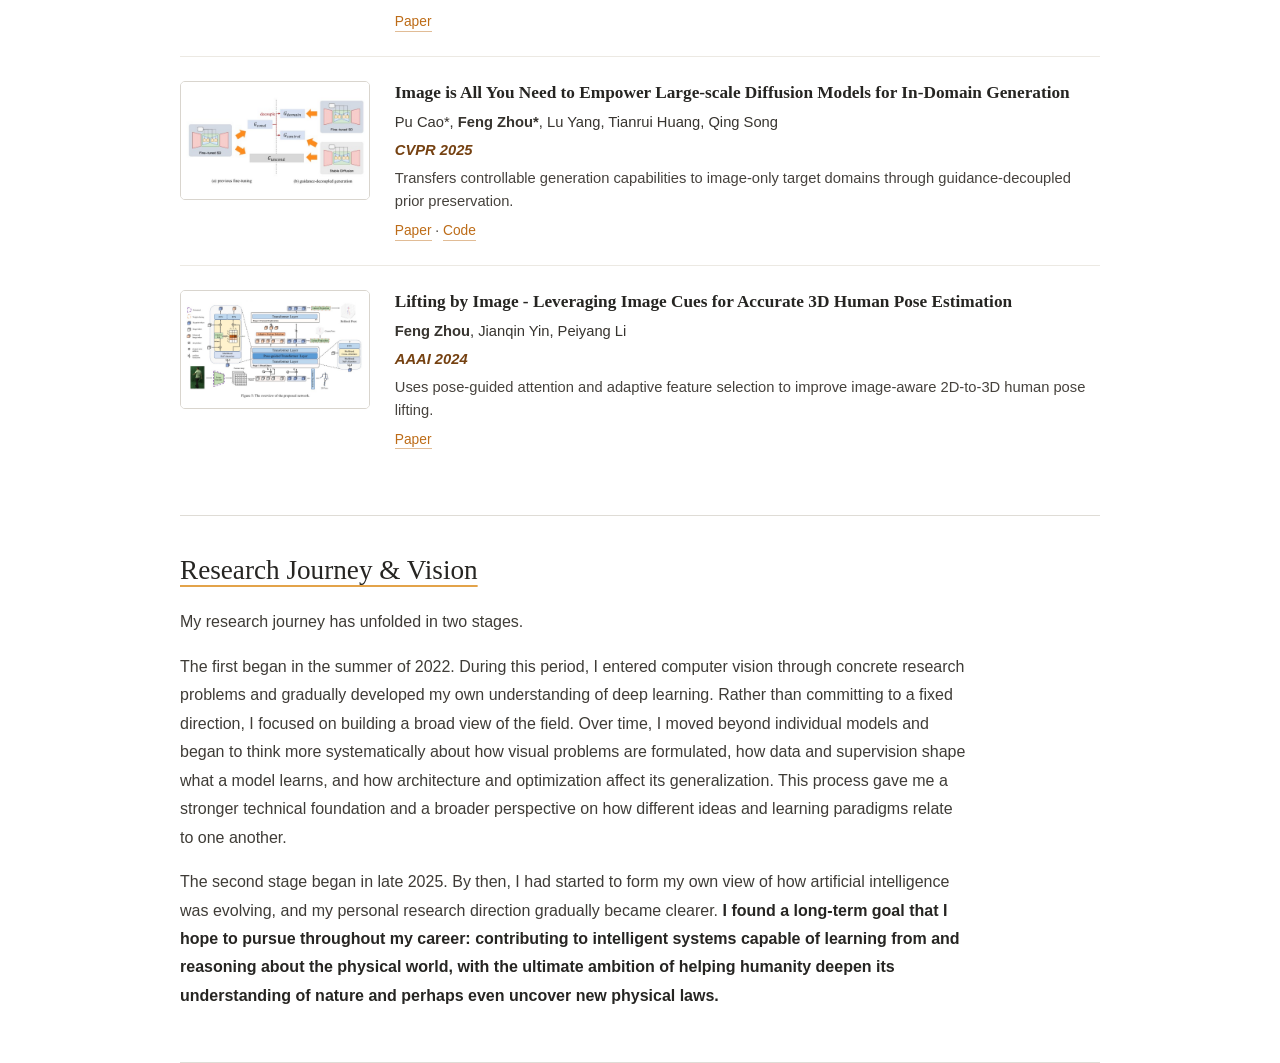
==== commit c116a27a: "fix: unify publication card styling" ====
--- a/index.html
+++ b/index.html
@@ -162,7 +162,7 @@
             </div>
           </article>
 
-          <article class="publication-entry featured-publication" data-publication="geoweave">
+          <article class="publication-entry" data-publication="geoweave">
             <a class="publication-visual" href="assets/papers/siggraph-asia-2026-geoweave.pdf" aria-label="Open GeoWeave paper">
               <img src="assets/publications/siggraph-asia-2026-geoweave.png" alt="GeoWeave cross-view dependency architecture">
             </a>
--- a/stylesheet.css
+++ b/stylesheet.css
@@ -7,7 +7,6 @@
   --accent: #bd6c18;
   --accent-dark: #754111;
   --accent-soft: #fff8eb;
-  --featured: #fffdf3;
   --max-width: 920px;
 }
 
@@ -368,13 +367,6 @@
   border-top-color: var(--line);
 }
 
-.featured-publication {
-  margin: 0 -0.8rem;
-  padding-right: 0.8rem;
-  padding-left: 0.8rem;
-  background: var(--featured);
-}
-
 .publication-visual {
   align-self: start;
   width: 190px;
@@ -565,13 +557,6 @@
     padding: 1.4rem 0 1.55rem;
   }
 
-  .featured-publication {
-    margin-right: -0.45rem;
-    margin-left: -0.45rem;
-    padding-right: 0.45rem;
-    padding-left: 0.45rem;
-  }
-
   .publication-visual {
     width: min(100%, 360px);
   }
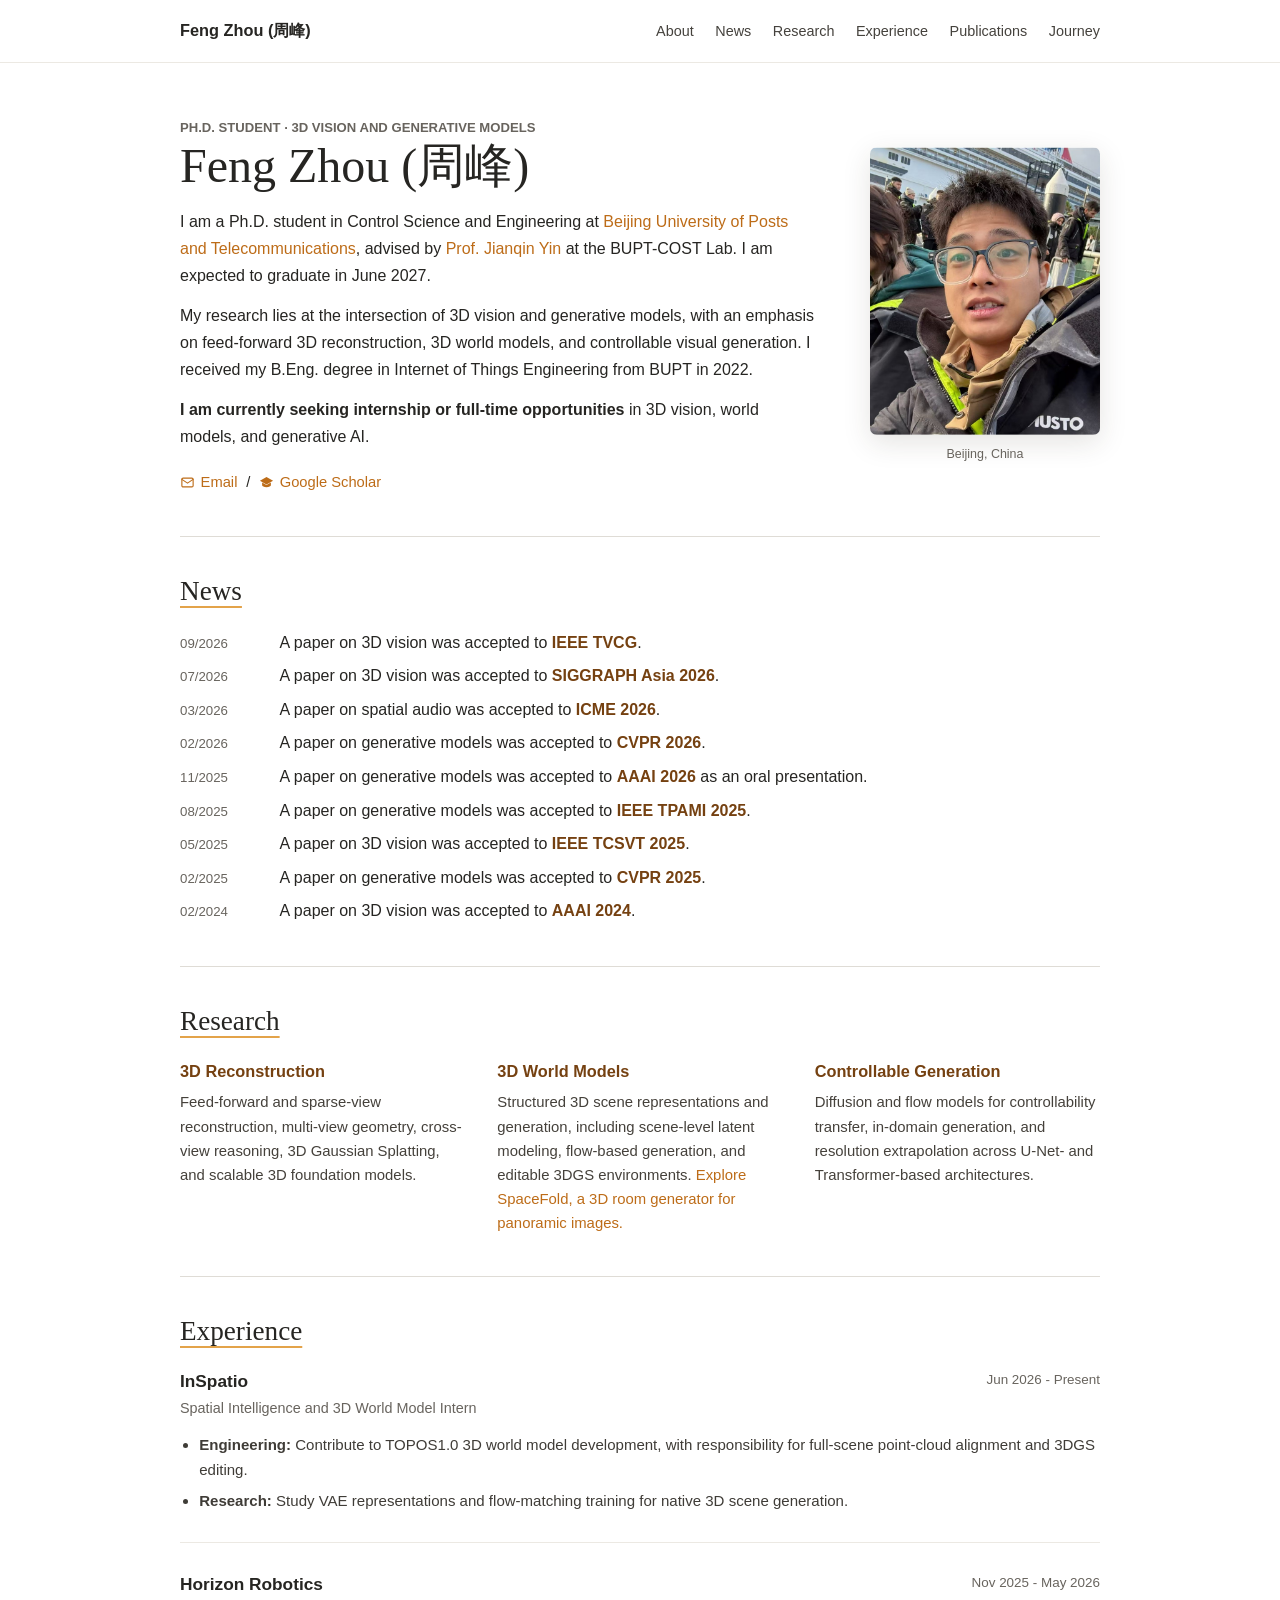
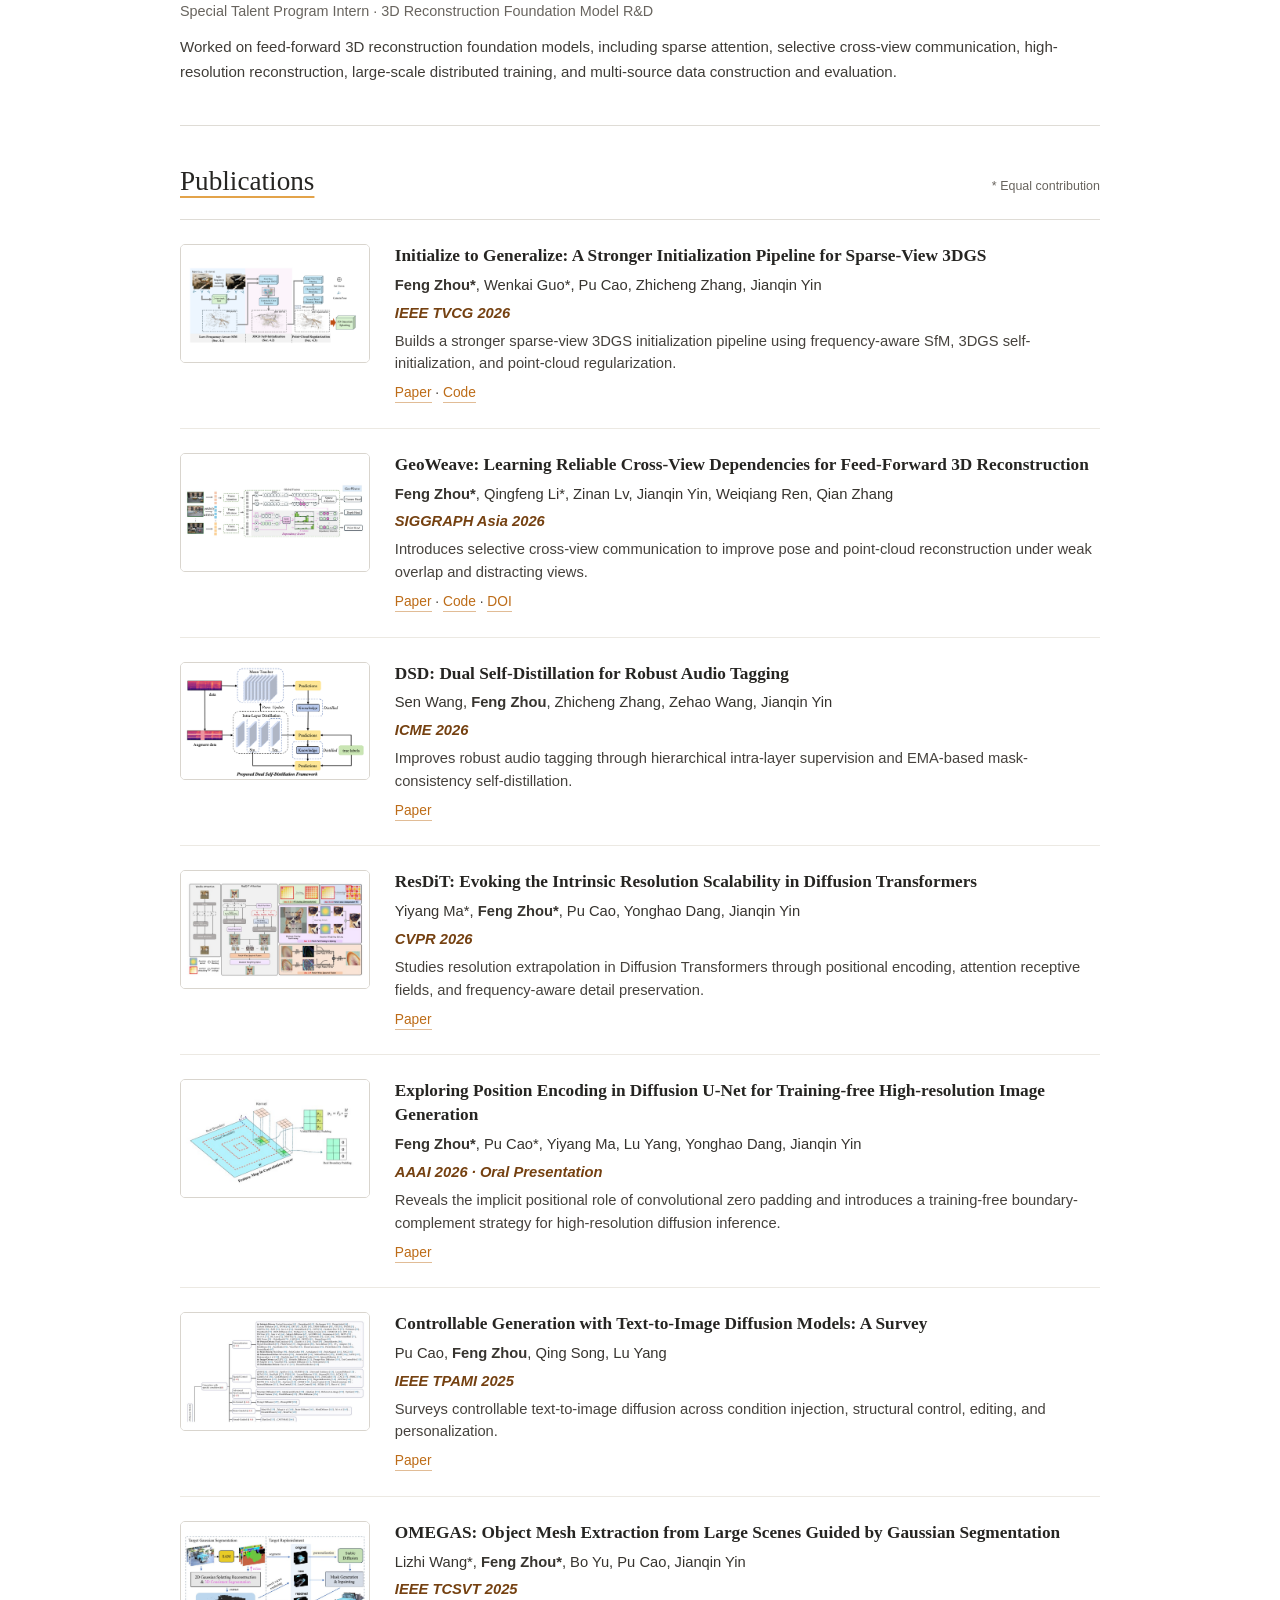
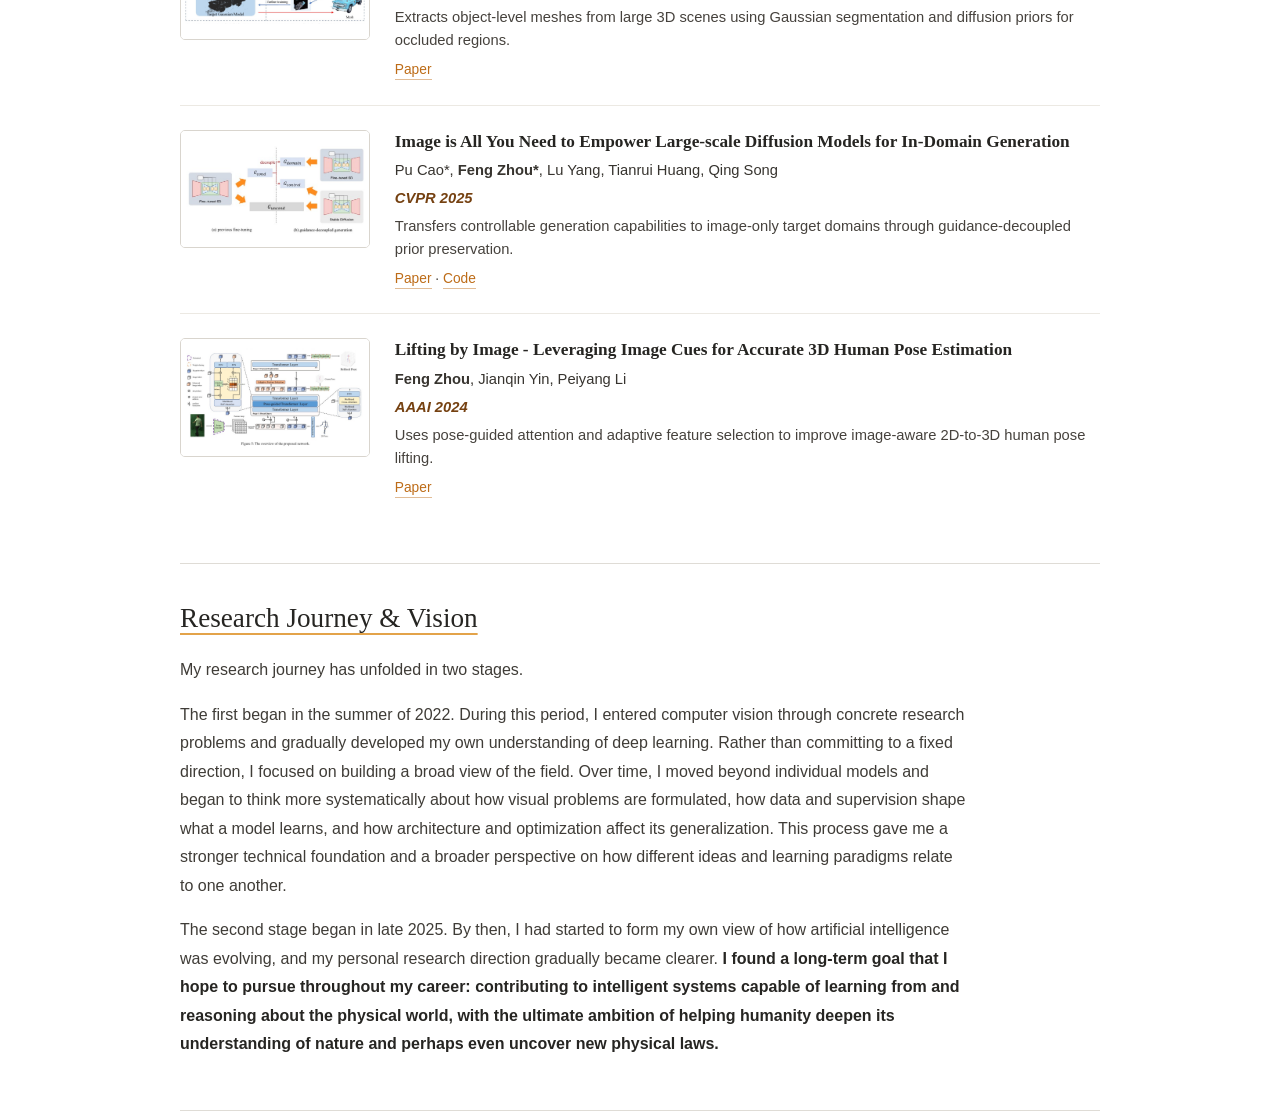
==== commit 81e79ffb: "feat(homepage): host the SpaceFold paper and interactive demo" ====
--- a/index.html
+++ b/index.html
@@ -99,7 +99,7 @@
           </article>
           <article>
             <h3>3D World Models</h3>
-            <p>Structured 3D scene representations and generation, including scene-level latent modeling, flow-based generation, and editable 3DGS environments.</p>
+            <p>Structured 3D scene representations and generation, including scene-level latent modeling, flow-based generation, and editable 3DGS environments. <a href="spacefold/">Explore SpaceFold, a 3D room generator for panoramic images.</a></p>
           </article>
           <article>
             <h3>Controllable Generation</h3>
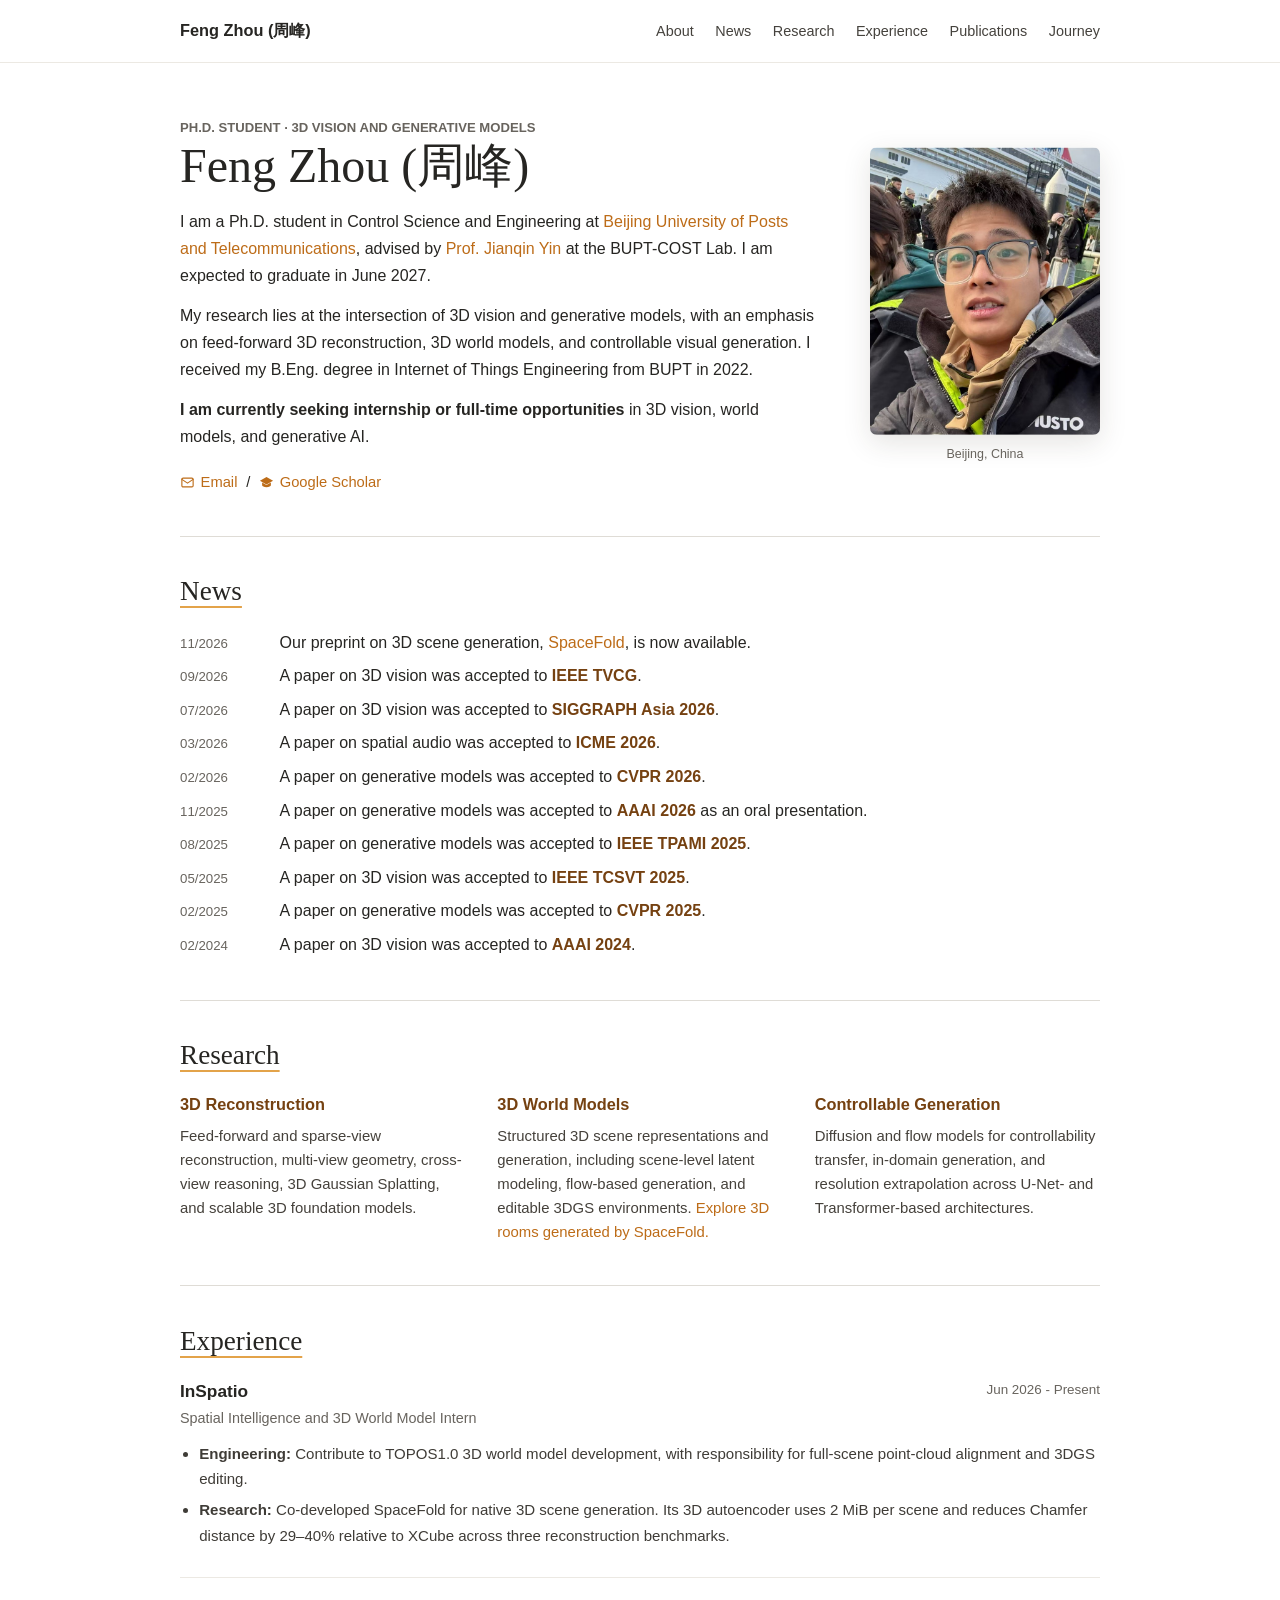
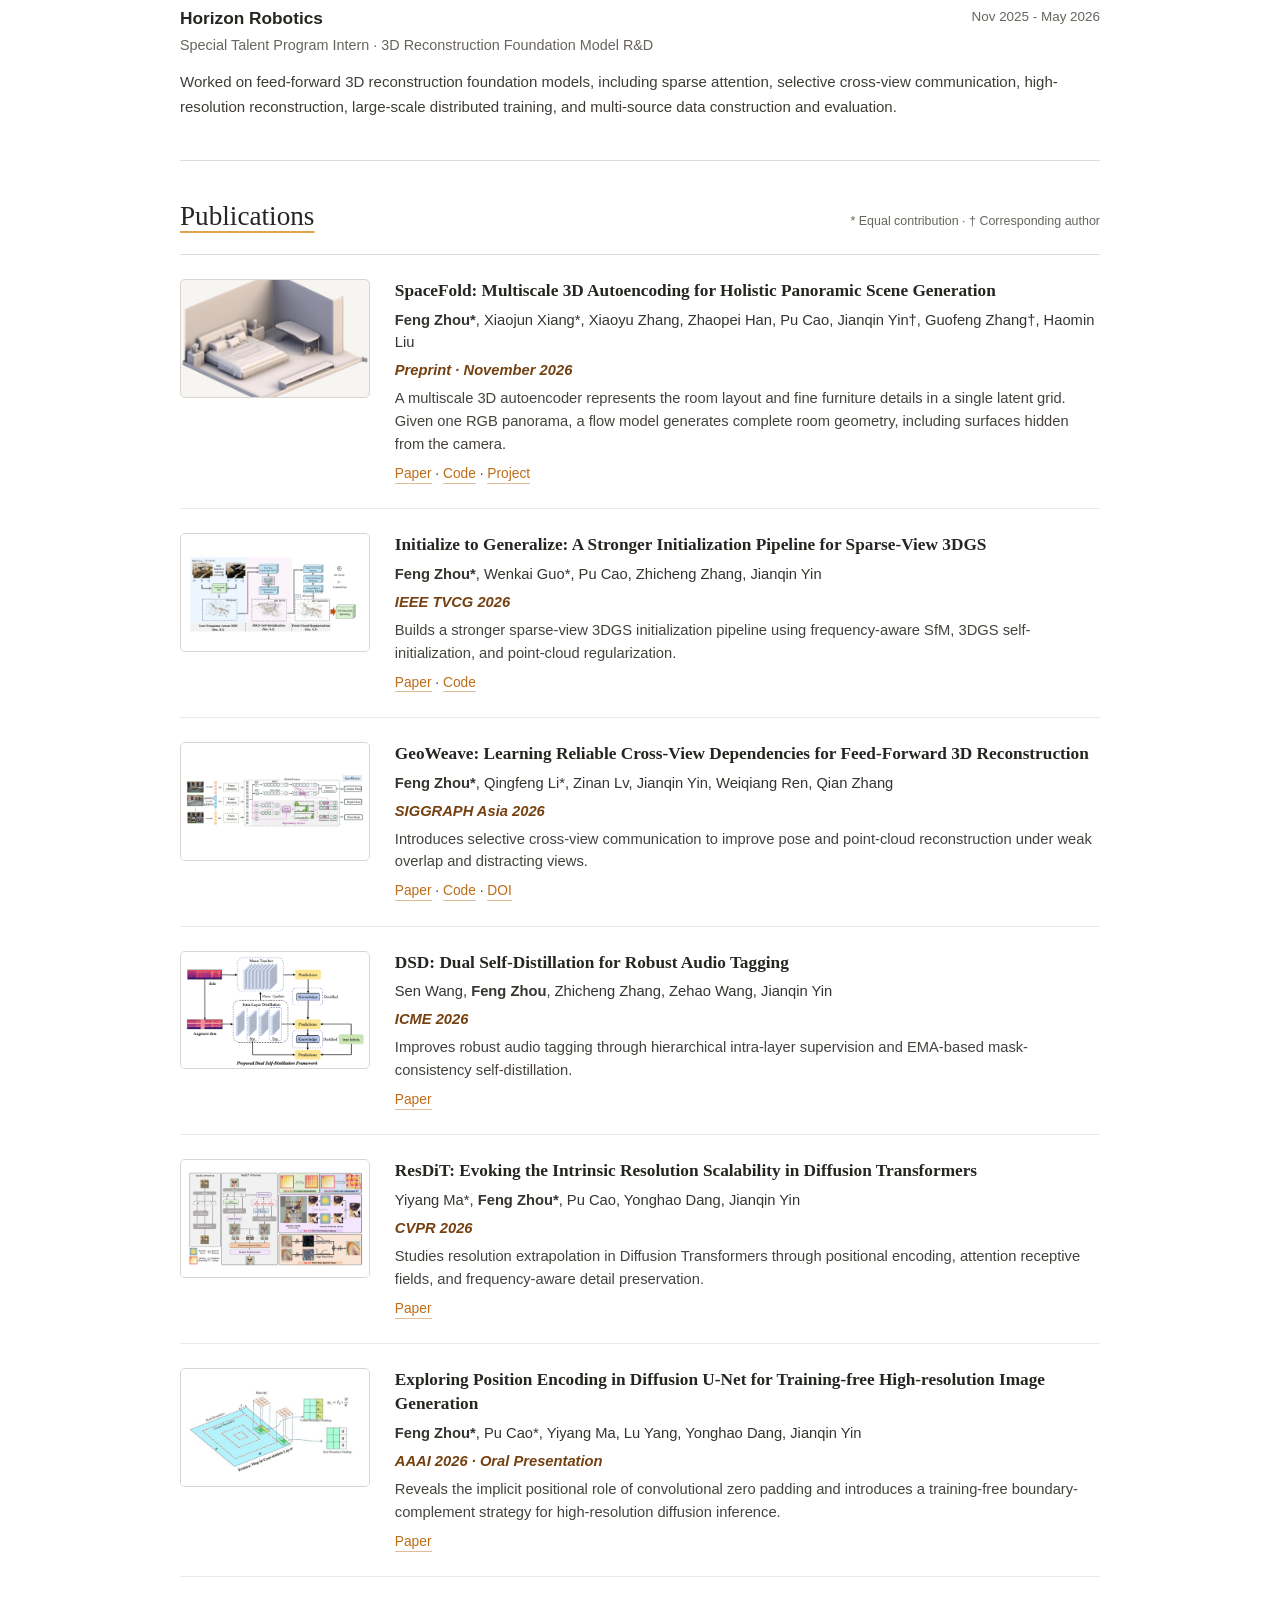
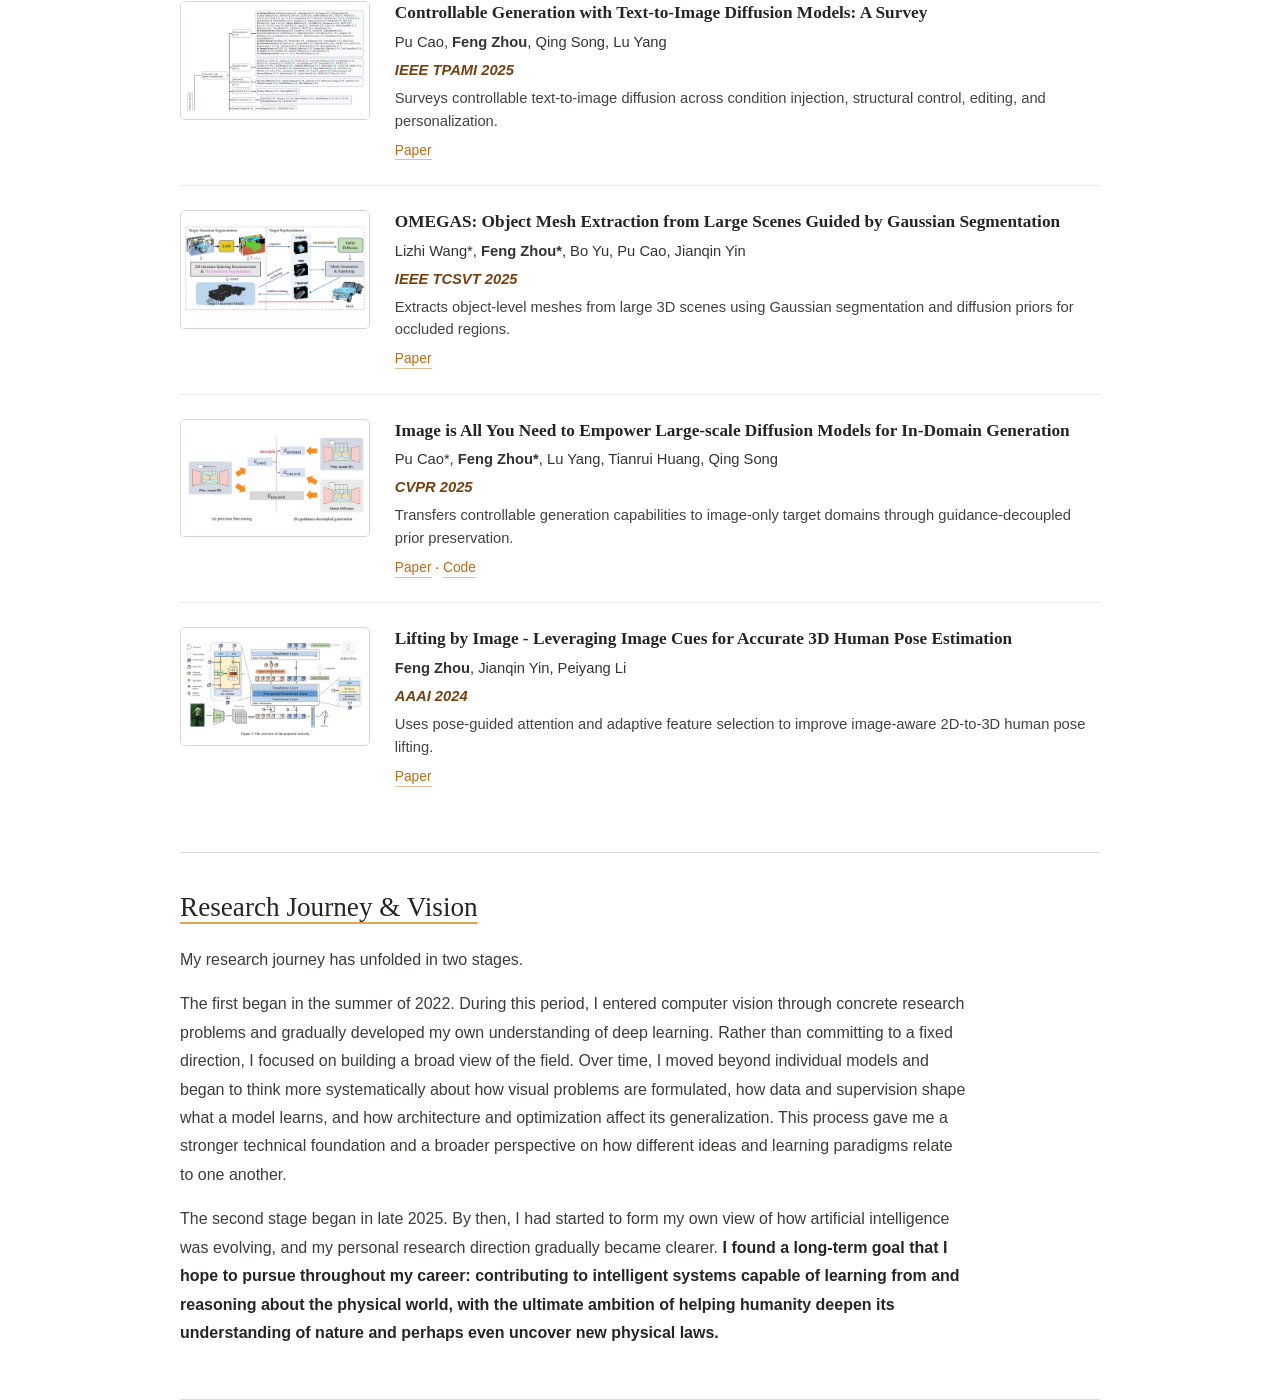
==== commit 77d41010: "feat: add SpaceFold preprint and research experience" ====
--- a/index.html
+++ b/index.html
@@ -78,6 +78,7 @@
       <section id="news" class="page-section" aria-labelledby="news-title">
         <h2 id="news-title">News</h2>
         <ol class="news-list">
+          <li><time datetime="2026-11">11/2026</time><span>Our preprint on 3D scene generation, <a href="spacefold/index.html">SpaceFold</a>, is now available.</span></li>
           <li><time datetime="2026-09">09/2026</time><span>A paper on 3D vision was accepted to <strong>IEEE TVCG</strong>.</span></li>
           <li><time datetime="2026-07">07/2026</time><span>A paper on 3D vision was accepted to <strong>SIGGRAPH Asia 2026</strong>.</span></li>
           <li><time datetime="2026-03">03/2026</time><span>A paper on spatial audio was accepted to <strong>ICME 2026</strong>.</span></li>
@@ -99,7 +100,7 @@
           </article>
           <article>
             <h3>3D World Models</h3>
-            <p>Structured 3D scene representations and generation, including scene-level latent modeling, flow-based generation, and editable 3DGS environments. <a href="spacefold/">Explore SpaceFold, a 3D room generator for panoramic images.</a></p>
+            <p>Structured 3D scene representations and generation, including scene-level latent modeling, flow-based generation, and editable 3DGS environments. <a href="spacefold/index.html">Explore 3D rooms generated by SpaceFold.</a></p>
           </article>
           <article>
             <h3>Controllable Generation</h3>
@@ -121,7 +122,7 @@
             </div>
             <ul>
               <li><strong>Engineering:</strong> Contribute to TOPOS1.0 3D world model development, with responsibility for full-scene point-cloud alignment and 3DGS editing.</li>
-              <li><strong>Research:</strong> Study VAE representations and flow-matching training for native 3D scene generation.</li>
+              <li><strong>Research:</strong> Co-developed SpaceFold for native 3D scene generation. Its 3D autoencoder uses 2 MiB per scene and reduces Chamfer distance by 29–40% relative to XCube across three reconstruction benchmarks.</li>
             </ul>
           </article>
 
@@ -145,10 +146,23 @@
       <section id="publications" class="page-section" aria-labelledby="publications-title">
         <div class="section-heading-row">
           <h2 id="publications-title">Publications</h2>
-          <p>* Equal contribution</p>
+          <p>* Equal contribution · † Corresponding author</p>
         </div>
 
         <div class="publication-list">
+          <article class="publication-entry" data-publication="spacefold">
+            <a class="publication-visual" href="spacefold/index.html" aria-label="Explore the SpaceFold project">
+              <img src="spacefold/assets/hero-room.webp" alt="Cutaway of a bedroom generated by SpaceFold from a single panorama">
+            </a>
+            <div class="publication-copy">
+              <h3><a href="spacefold/paper/main.pdf">SpaceFold: Multiscale 3D Autoencoding for Holistic Panoramic Scene Generation</a></h3>
+              <p class="authors"><strong>Feng Zhou*</strong>, Xiaojun Xiang*, Xiaoyu Zhang, Zhaopei Han, Pu Cao, Jianqin Yin†, Guofeng Zhang†, Haomin Liu</p>
+              <p class="venue">Preprint · November 2026</p>
+              <p>A multiscale 3D autoencoder represents the room layout and fine furniture details in a single latent grid. Given one RGB panorama, a flow model generates complete room geometry, including surfaces hidden from the camera.</p>
+              <p class="publication-links"><a href="spacefold/paper/main.pdf">Paper</a> <span aria-hidden="true">·</span> <a href="https://github.com/zss171999645/SpaceFold">Code</a> <span aria-hidden="true">·</span> <a href="spacefold/index.html">Project</a></p>
+            </div>
+          </article>
+
           <article class="publication-entry" data-publication="initialize-to-generalize">
             <a class="publication-visual" href="assets/papers/tvcg-2026-initialize-to-generalize.pdf" aria-label="Open Initialize to Generalize paper">
               <img src="assets/publications/tvcg-2026-initialize-to-generalize.png" alt="Initialize to Generalize sparse-view 3DGS initialization pipeline">
